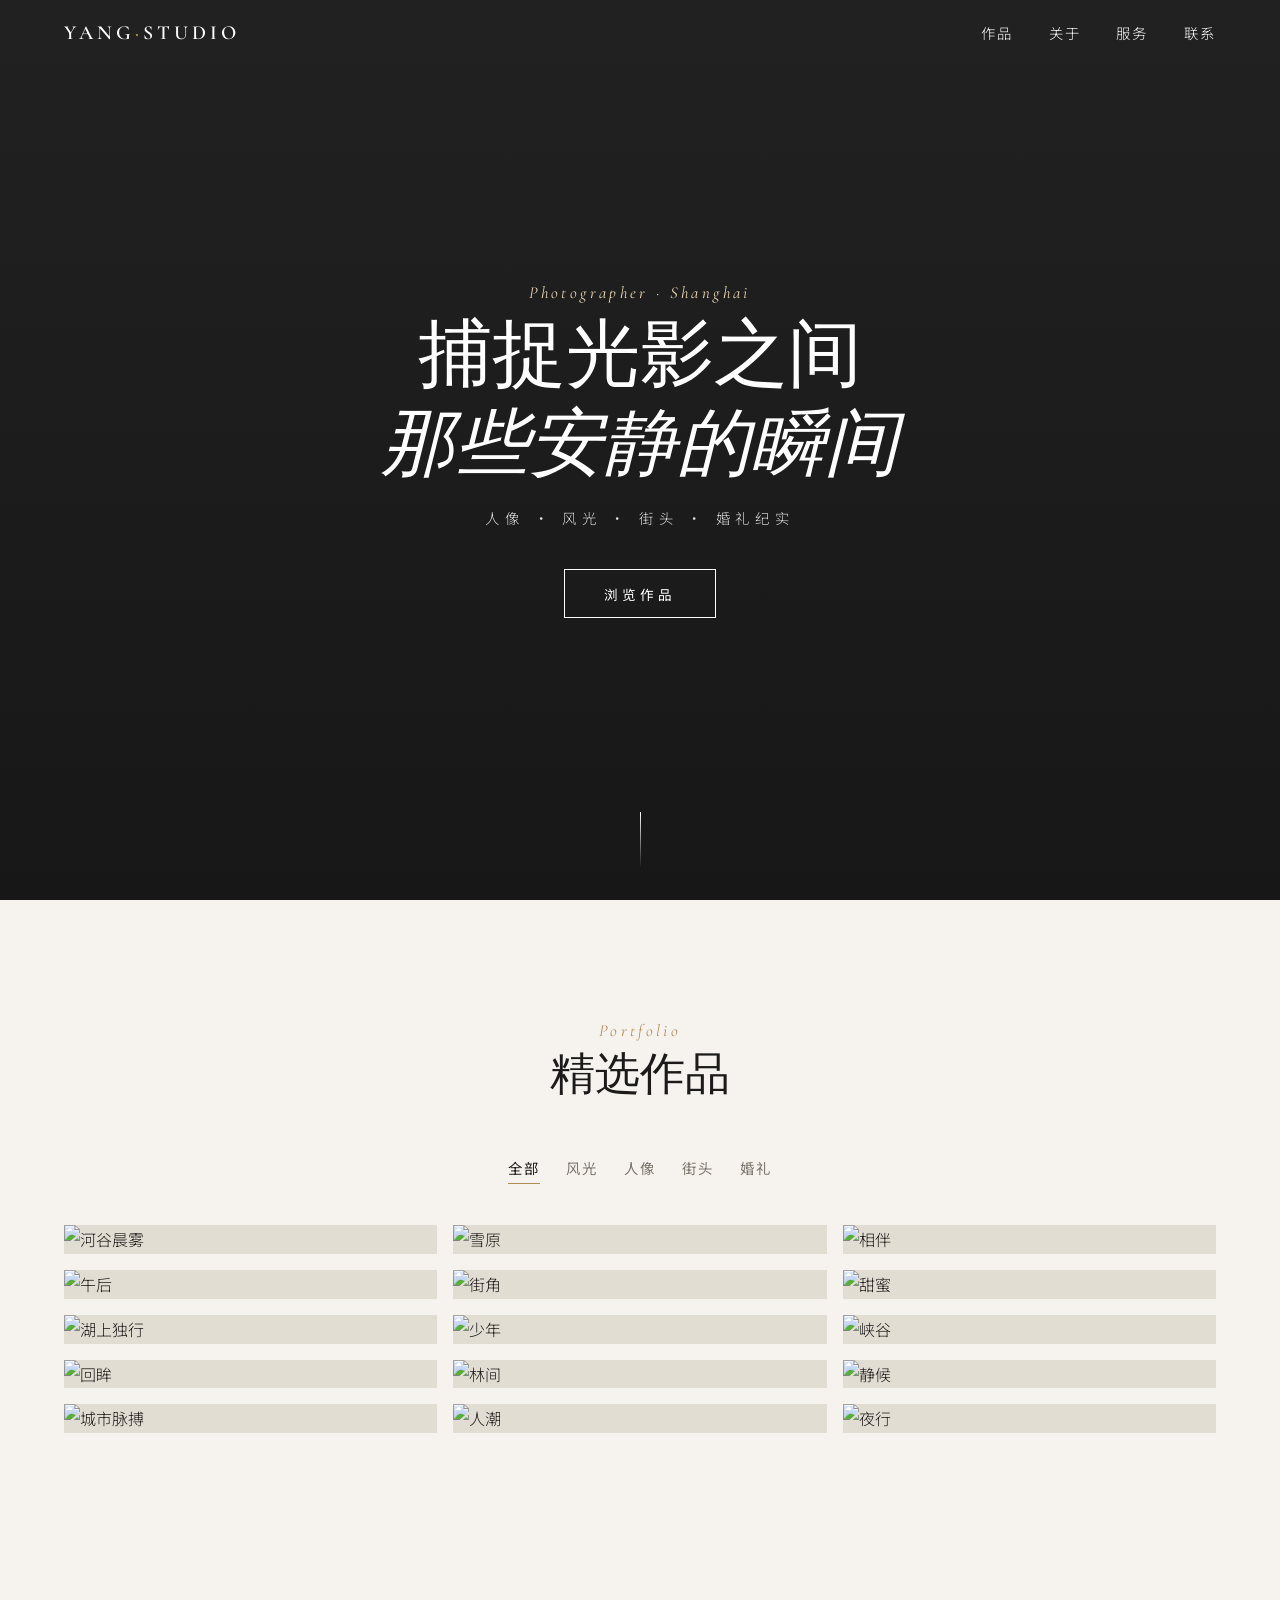
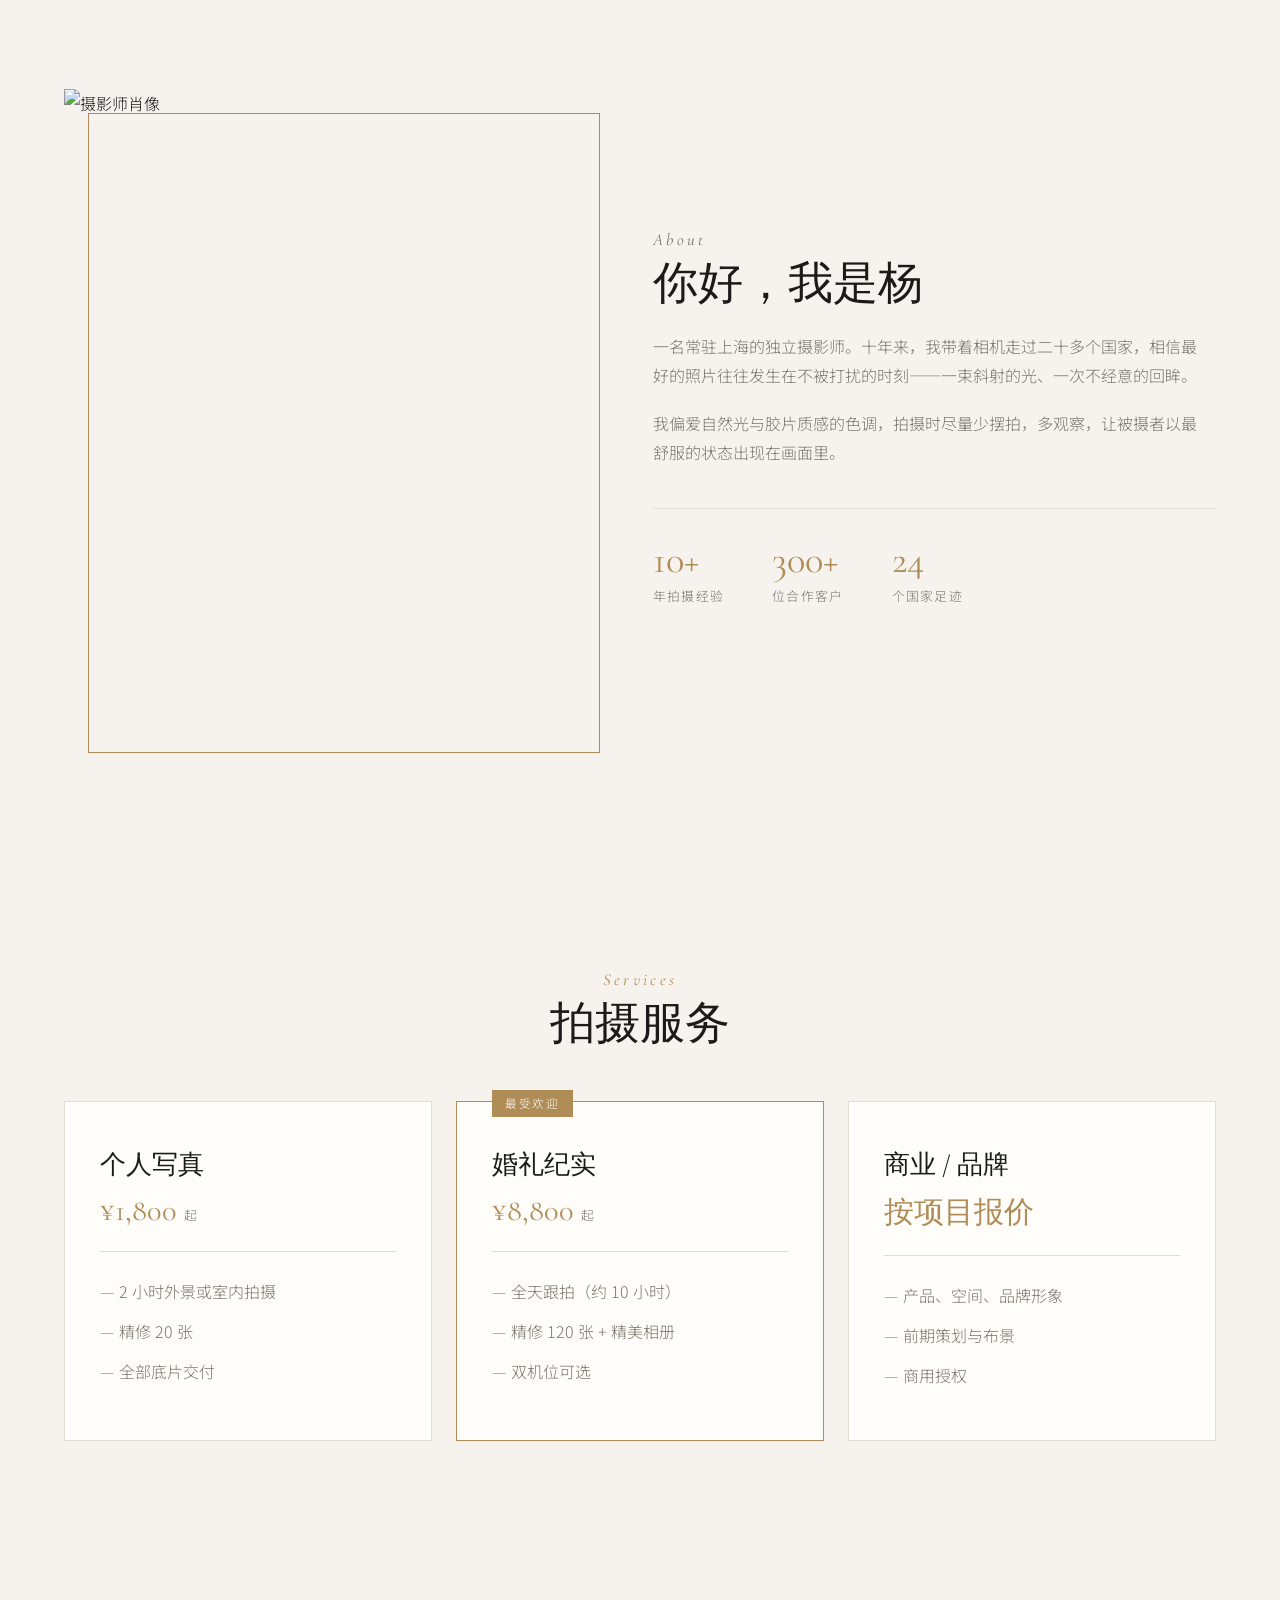
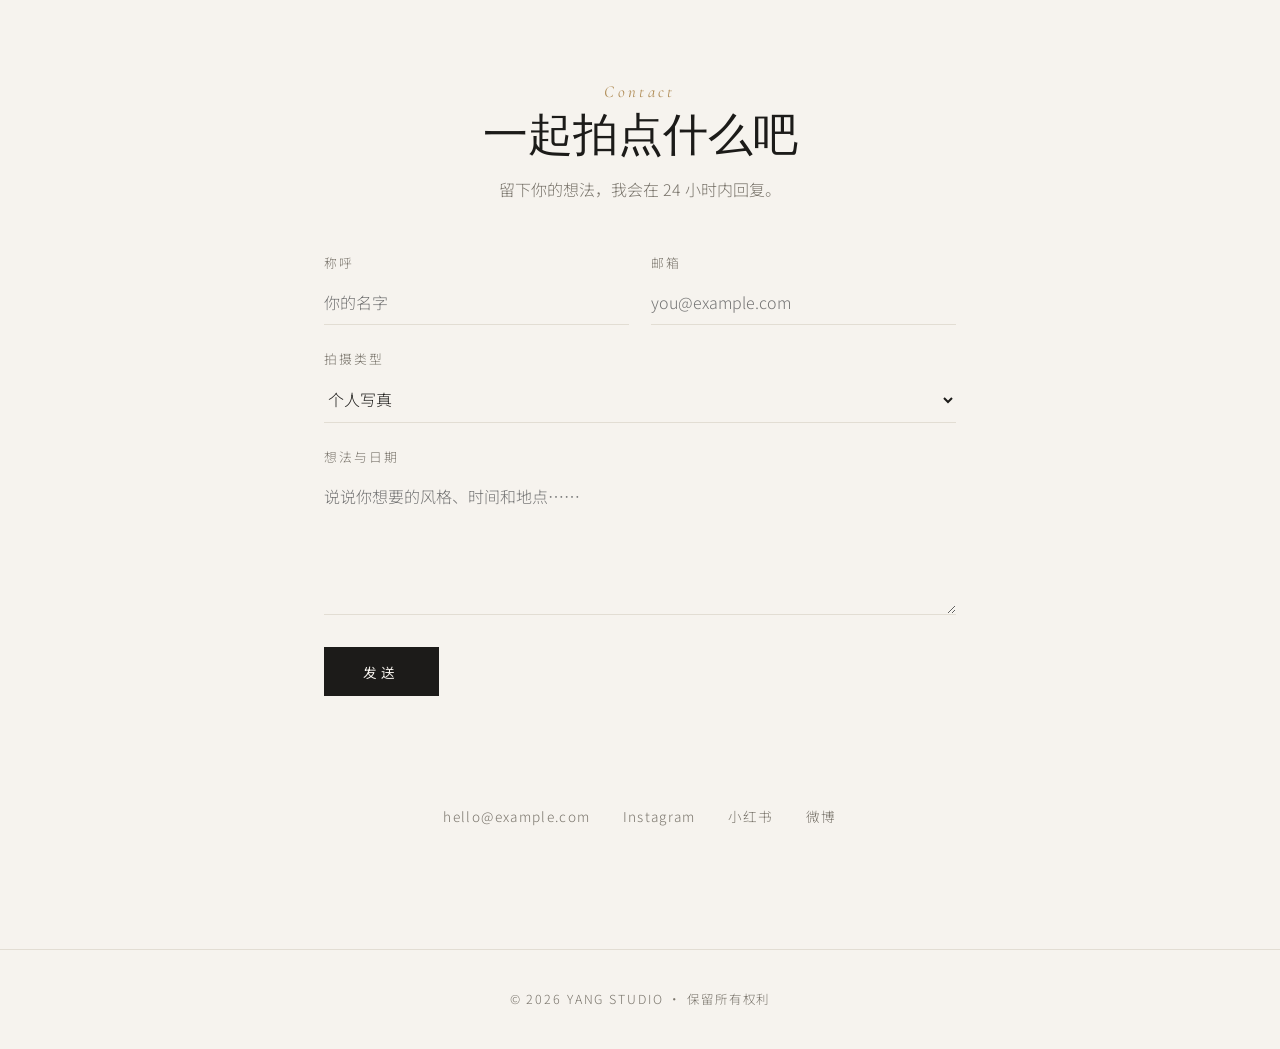
==== docs/photography/index.html @ a916387a "Add personal photographer portfolio site under docs/photography Static page with hero, filterable ma" ====
<!doctype html>
<html lang="zh-CN">
<head>
<meta charset="utf-8">
<meta name="viewport" content="width=device-width, initial-scale=1">
<title>光影之间 · 摄影作品集</title>
<meta name="description" content="个人摄影师作品集：人像、风光、街头与婚礼摄影。">
<link rel="preconnect" href="https://fonts.googleapis.com">
<link rel="preconnect" href="https://fonts.gstatic.com" crossorigin>
<link href="https://fonts.googleapis.com/css2?family=Cormorant+Garamond:ital,wght@0,400;0,600;1,400&family=Noto+Sans+SC:wght@300;400;500&display=swap" rel="stylesheet">
<link rel="stylesheet" href="style.css">
</head>
<body>

<header class="nav" id="nav">
  <a class="brand" href="#top">YANG<span>·</span>STUDIO</a>
  <button class="menu-btn" id="menuBtn" aria-label="打开菜单" aria-expanded="false">
    <span></span><span></span>
  </button>
  <nav class="links" id="links">
    <a href="#work">作品</a>
    <a href="#about">关于</a>
    <a href="#services">服务</a>
    <a href="#contact">联系</a>
  </nav>
</header>

<section class="hero" id="top">
  <div class="hero-bg" style="background-image:url('https://picsum.photos/id/1018/2000/1300')"></div>
  <div class="hero-inner">
    <p class="eyebrow">Photographer · Shanghai</p>
    <h1>捕捉光影之间<br><em>那些安静的瞬间</em></h1>
    <p class="lede">人像 · 风光 · 街头 · 婚礼纪实</p>
    <a class="btn" href="#work">浏览作品</a>
  </div>
  <a class="scroll-hint" href="#work" aria-label="向下滚动"></a>
</section>

<section class="section" id="work">
  <div class="section-head">
    <p class="eyebrow">Portfolio</p>
    <h2>精选作品</h2>
  </div>
  <div class="filters" id="filters" role="tablist"></div>
  <div class="gallery" id="gallery"></div>
</section>

<section class="section about" id="about">
  <div class="about-img">
    <img src="https://picsum.photos/id/64/800/1000" alt="摄影师肖像" loading="lazy">
  </div>
  <div class="about-text">
    <p class="eyebrow">About</p>
    <h2>你好，我是杨</h2>
    <p>一名常驻上海的独立摄影师。十年来，我带着相机走过二十多个国家，相信最好的照片往往发生在不被打扰的时刻——一束斜射的光、一次不经意的回眸。</p>
    <p>我偏爱自然光与胶片质感的色调，拍摄时尽量少摆拍，多观察，让被摄者以最舒服的状态出现在画面里。</p>
    <ul class="stats">
      <li><strong>10+</strong><span>年拍摄经验</span></li>
      <li><strong>300+</strong><span>位合作客户</span></li>
      <li><strong>24</strong><span>个国家足迹</span></li>
    </ul>
  </div>
</section>

<section class="section" id="services">
  <div class="section-head">
    <p class="eyebrow">Services</p>
    <h2>拍摄服务</h2>
  </div>
  <div class="cards">
    <article class="card">
      <h3>个人写真</h3>
      <p class="price">¥1,800 <small>起</small></p>
      <ul>
        <li>2 小时外景或室内拍摄</li>
        <li>精修 20 张</li>
        <li>全部底片交付</li>
      </ul>
    </article>
    <article class="card featured">
      <span class="tag">最受欢迎</span>
      <h3>婚礼纪实</h3>
      <p class="price">¥8,800 <small>起</small></p>
      <ul>
        <li>全天跟拍（约 10 小时）</li>
        <li>精修 120 张 + 精美相册</li>
        <li>双机位可选</li>
      </ul>
    </article>
    <article class="card">
      <h3>商业 / 品牌</h3>
      <p class="price">按项目报价</p>
      <ul>
        <li>产品、空间、品牌形象</li>
        <li>前期策划与布景</li>
        <li>商用授权</li>
      </ul>
    </article>
  </div>
</section>

<section class="section contact" id="contact">
  <div class="section-head">
    <p class="eyebrow">Contact</p>
    <h2>一起拍点什么吧</h2>
    <p class="sub">留下你的想法，我会在 24 小时内回复。</p>
  </div>
  <form class="form" id="contactForm">
    <div class="row">
      <label>称呼<input name="name" required placeholder="你的名字"></label>
      <label>邮箱<input name="email" type="email" required placeholder="you@example.com"></label>
    </div>
    <label>拍摄类型
      <select name="type">
        <option>个人写真</option>
        <option>婚礼纪实</option>
        <option>商业 / 品牌</option>
        <option>其他</option>
      </select>
    </label>
    <label>想法与日期<textarea name="message" rows="5" required placeholder="说说你想要的风格、时间和地点……"></textarea></label>
    <button class="btn solid" type="submit">发送</button>
    <p class="form-note" id="formNote" aria-live="polite"></p>
  </form>
  <div class="socials">
    <a href="mailto:hello@example.com">hello@example.com</a>
    <a href="#" aria-label="Instagram">Instagram</a>
    <a href="#" aria-label="小红书">小红书</a>
    <a href="#" aria-label="微博">微博</a>
  </div>
</section>

<footer class="footer">© <span id="year"></span> YANG STUDIO · 保留所有权利</footer>

<div class="lightbox" id="lightbox" aria-hidden="true">
  <button class="lb-close" id="lbClose" aria-label="关闭">×</button>
  <button class="lb-nav prev" id="lbPrev" aria-label="上一张">‹</button>
  <figure>
    <img id="lbImg" alt="">
    <figcaption id="lbCap"></figcaption>
  </figure>
  <button class="lb-nav next" id="lbNext" aria-label="下一张">›</button>
</div>

<script src="app.js"></script>
</body>
</html>
---- docs/photography/style.css ----
:root {
  --bg: #f6f3ee;
  --fg: #1c1b19;
  --muted: #7a756c;
  --line: #e2ddd3;
  --card: #fffdf9;
  --accent: #b08d57;
  --serif: "Cormorant Garamond", "Songti SC", serif;
  --sans: "Noto Sans SC", -apple-system, "PingFang SC", sans-serif;
}
@media (prefers-color-scheme: dark) {
  :root {
    --bg: #121211;
    --fg: #ece8e1;
    --muted: #9a958c;
    --line: #2a2926;
    --card: #1a1a18;
    --accent: #c9a771;
  }
}

* { box-sizing: border-box; margin: 0; padding: 0; }
html { scroll-behavior: smooth; }
body {
  background: var(--bg);
  color: var(--fg);
  font: 300 16px/1.8 var(--sans);
  -webkit-font-smoothing: antialiased;
}
img { display: block; max-width: 100%; }
a { color: inherit; text-decoration: none; }

/* Nav */
.nav {
  position: fixed; inset: 0 0 auto; z-index: 50;
  display: flex; align-items: center; justify-content: space-between;
  padding: 20px 5vw;
  color: #fff;
  transition: background .3s, color .3s, padding .3s;
}
.nav.solid {
  background: color-mix(in srgb, var(--bg) 92%, transparent);
  backdrop-filter: blur(10px);
  color: var(--fg);
  padding: 14px 5vw;
  border-bottom: 1px solid var(--line);
}
.brand { font: 600 1.25rem var(--serif); letter-spacing: .2em; }
.brand span { color: var(--accent); }
.links { display: flex; gap: 2.2rem; font-size: .9rem; letter-spacing: .15em; }
.links a { position: relative; }
.links a::after {
  content: ""; position: absolute; left: 0; bottom: -4px; height: 1px; width: 0;
  background: currentColor; transition: width .3s;
}
.links a:hover::after { width: 100%; }
.menu-btn { display: none; background: none; border: 0; width: 28px; height: 20px; position: relative; cursor: pointer; }
.menu-btn span { position: absolute; left: 0; right: 0; height: 1.5px; background: currentColor; transition: transform .3s, top .3s; }
.menu-btn span:first-child { top: 5px; }
.menu-btn span:last-child { top: 14px; }
.menu-btn[aria-expanded="true"] span:first-child { top: 9px; transform: rotate(45deg); }
.menu-btn[aria-expanded="true"] span:last-child { top: 9px; transform: rotate(-45deg); }

/* Hero */
.hero {
  position: relative; height: 100vh; min-height: 560px;
  display: grid; place-items: center; text-align: center;
  color: #fff; overflow: hidden;
}
.hero-bg {
  position: absolute; inset: 0;
  background: #333 center/cover no-repeat;
  transform: scale(1.08);
  animation: zoom 14s ease-out forwards;
}
.hero-bg::after { content: ""; position: absolute; inset: 0; background: linear-gradient(180deg, rgba(0,0,0,.35), rgba(0,0,0,.55)); }
@keyframes zoom { to { transform: scale(1); } }
.hero-inner { position: relative; padding: 0 16px; animation: rise 1.2s .2s both; }
@keyframes rise { from { opacity: 0; transform: translateY(24px); } }
.hero h1 { font: 400 clamp(2.2rem, 6vw, 4.6rem)/1.2 var(--serif); margin: .6rem 0 1rem; }
.hero h1 em { font-style: italic; }
.lede { letter-spacing: .4em; font-size: .9rem; opacity: .85; margin-bottom: 2.4rem; }
.scroll-hint {
  position: absolute; bottom: 32px; left: 50%; width: 1px; height: 56px;
  background: linear-gradient(#fff, transparent);
  animation: pulse 2s infinite;
}
@keyframes pulse { 50% { opacity: .3; } }

.eyebrow { font: italic 400 1.05rem var(--serif); letter-spacing: .2em; color: var(--accent); }
.hero .eyebrow { color: #e9d7b6; }

.btn {
  display: inline-block; padding: .85rem 2.4rem;
  border: 1px solid currentColor; font: 400 .85rem var(--sans); letter-spacing: .3em;
  background: none; color: inherit; cursor: pointer;
  transition: background .3s, color .3s;
}
.btn:hover { background: #fff; color: #111; }
.btn.solid { background: var(--fg); color: var(--bg); border-color: var(--fg); }
.btn.solid:hover { background: var(--accent); border-color: var(--accent); color: #fff; }

/* Sections */
.section { padding: 120px 5vw; max-width: 1400px; margin: 0 auto; }
.section-head { text-align: center; margin-bottom: 3rem; }
.section h2 { font: 400 clamp(1.8rem, 4vw, 2.8rem)/1.3 var(--serif); margin-top: .3rem; }
.sub { color: var(--muted); margin-top: .6rem; }

/* Filters + gallery */
.filters { display: flex; justify-content: center; flex-wrap: wrap; gap: .4rem 1.6rem; margin-bottom: 2.6rem; }
.filters button {
  background: none; border: 0; color: var(--muted); cursor: pointer;
  font: 400 .9rem var(--sans); letter-spacing: .15em; padding: .3rem 0;
  border-bottom: 1px solid transparent; transition: color .2s, border-color .2s;
}
.filters button:hover { color: var(--fg); }
.filters button[aria-selected="true"] { color: var(--fg); border-color: var(--accent); }

.gallery { columns: 3 320px; column-gap: 16px; }
.item {
  break-inside: avoid; margin-bottom: 16px; position: relative; overflow: hidden;
  cursor: zoom-in; background: var(--line);
  opacity: 0; transform: translateY(20px); transition: opacity .7s, transform .7s;
}
.item.in { opacity: 1; transform: none; }
.item img { width: 100%; height: auto; transition: transform .8s cubic-bezier(.2,.7,.2,1), filter .5s; }
.item:hover img { transform: scale(1.04); }
.item figcaption {
  position: absolute; inset: auto 0 0; padding: 2.4rem 1.2rem 1rem;
  background: linear-gradient(transparent, rgba(0,0,0,.6)); color: #fff;
  display: flex; justify-content: space-between; align-items: end;
  opacity: 0; transition: opacity .4s;
}
.item:hover figcaption, .item:focus-visible figcaption { opacity: 1; }
.item figcaption b { font: 400 1.2rem var(--serif); }
.item figcaption span { font-size: .75rem; letter-spacing: .2em; opacity: .8; }

/* About */
.about { display: grid; grid-template-columns: 1fr 1.1fr; gap: 6vw; align-items: center; }
.about-img { position: relative; }
.about-img::before { content: ""; position: absolute; inset: 24px -24px -24px 24px; border: 1px solid var(--accent); }
.about-img img { position: relative; width: 100%; aspect-ratio: 4/5; object-fit: cover; }
.about-text p { color: var(--muted); margin-top: 1.2rem; max-width: 34em; }
.about-text h2 { margin-bottom: .4rem; }
.stats { list-style: none; display: flex; gap: 3rem; margin-top: 2.6rem; padding-top: 2rem; border-top: 1px solid var(--line); }
.stats strong { display: block; font: 400 2.4rem/1 var(--serif); color: var(--accent); }
.stats span { font-size: .8rem; color: var(--muted); letter-spacing: .1em; }

/* Services */
.cards { display: grid; grid-template-columns: repeat(3, 1fr); gap: 24px; }
.card {
  position: relative; background: var(--card); border: 1px solid var(--line);
  padding: 2.8rem 2.2rem; transition: transform .3s, box-shadow .3s;
}
.card:hover { transform: translateY(-6px); box-shadow: 0 20px 40px -20px rgba(0,0,0,.25); }
.card.featured { border-color: var(--accent); }
.card .tag {
  position: absolute; top: -12px; left: 2.2rem; background: var(--accent); color: #fff;
  font-size: .72rem; letter-spacing: .15em; padding: .2rem .8rem;
}
.card h3 { font: 400 1.6rem var(--serif); }
.price { font: 400 1.9rem var(--serif); color: var(--accent); margin: .6rem 0 1.4rem; }
.price small { font: 300 .8rem var(--sans); color: var(--muted); }
.card ul { list-style: none; border-top: 1px solid var(--line); padding-top: 1.2rem; }
.card li { color: var(--muted); padding: .35rem 0 .35rem 1.2rem; position: relative; }
.card li::before { content: "—"; position: absolute; left: 0; color: var(--accent); }

/* Contact */
.contact { max-width: 760px; }
.form { display: grid; gap: 1.4rem; }
.form .row { display: grid; grid-template-columns: 1fr 1fr; gap: 1.4rem; }
.form label { display: grid; gap: .4rem; font-size: .8rem; letter-spacing: .15em; color: var(--muted); }
.form input, .form select, .form textarea {
  font: 300 1rem var(--sans); color: var(--fg); background: transparent;
  border: 0; border-bottom: 1px solid var(--line); padding: .6rem 0; outline: none;
  transition: border-color .2s; border-radius: 0;
}
.form select option { color: #111; }
.form input:focus, .form select:focus, .form textarea:focus { border-color: var(--accent); }
.form textarea { resize: vertical; }
.form .btn { justify-self: start; margin-top: .6rem; }
.form-note { color: var(--accent); font-size: .9rem; min-height: 1.5em; }
.socials { display: flex; flex-wrap: wrap; justify-content: center; gap: .6rem 2rem; margin-top: 4rem; font-size: .85rem; letter-spacing: .1em; color: var(--muted); }
.socials a:hover { color: var(--accent); }

.footer { text-align: center; padding: 2.4rem 16px; font-size: .78rem; letter-spacing: .15em; color: var(--muted); border-top: 1px solid var(--line); }

/* Lightbox */
.lightbox {
  position: fixed; inset: 0; z-index: 100; background: rgba(10,10,10,.95);
  display: flex; align-items: center; justify-content: center;
  opacity: 0; pointer-events: none; transition: opacity .3s;
}
.lightbox.open { opacity: 1; pointer-events: auto; }
.lightbox figure { max-width: 88vw; max-height: 86vh; text-align: center; }
.lightbox img { max-width: 88vw; max-height: 80vh; object-fit: contain; margin: 0 auto; }
.lightbox figcaption { color: #bbb; margin-top: 1rem; font: italic 1.1rem var(--serif); letter-spacing: .1em; }
.lightbox button { position: absolute; background: none; border: 0; color: #fff; cursor: pointer; opacity: .7; transition: opacity .2s; font-family: var(--serif); }
.lightbox button:hover { opacity: 1; }
.lb-close { top: 16px; right: 24px; font-size: 2.6rem; }
.lb-nav { top: 50%; transform: translateY(-50%); font-size: 3.6rem; padding: 1rem; }
.lb-nav.prev { left: 1vw; }
.lb-nav.next { right: 1vw; }

/* Responsive */
@media (max-width: 860px) {
  .menu-btn { display: block; z-index: 2; }
  .links {
    position: fixed; inset: 0; flex-direction: column; align-items: center; justify-content: center;
    gap: 2.4rem; font-size: 1.2rem; background: var(--bg); color: var(--fg);
    opacity: 0; pointer-events: none; transition: opacity .3s;
  }
  .nav.menu-open { color: var(--fg); }
  .links.open { opacity: 1; pointer-events: auto; }
  .section { padding: 80px 16px; }
  .about { grid-template-columns: 1fr; }
  .about-img { margin-right: 24px; }
  .stats { gap: 1.6rem; }
  .cards { grid-template-columns: 1fr; }
  .form .row { grid-template-columns: 1fr; }
  .gallery { columns: 2 160px; column-gap: 10px; }
  .item { margin-bottom: 10px; }
  .lb-nav { font-size: 2.4rem; padding: .4rem; }
}

@media (prefers-reduced-motion: reduce) {
  *, *::before, *::after { animation: none !important; transition: none !important; }
  .item { opacity: 1; transform: none; }
}
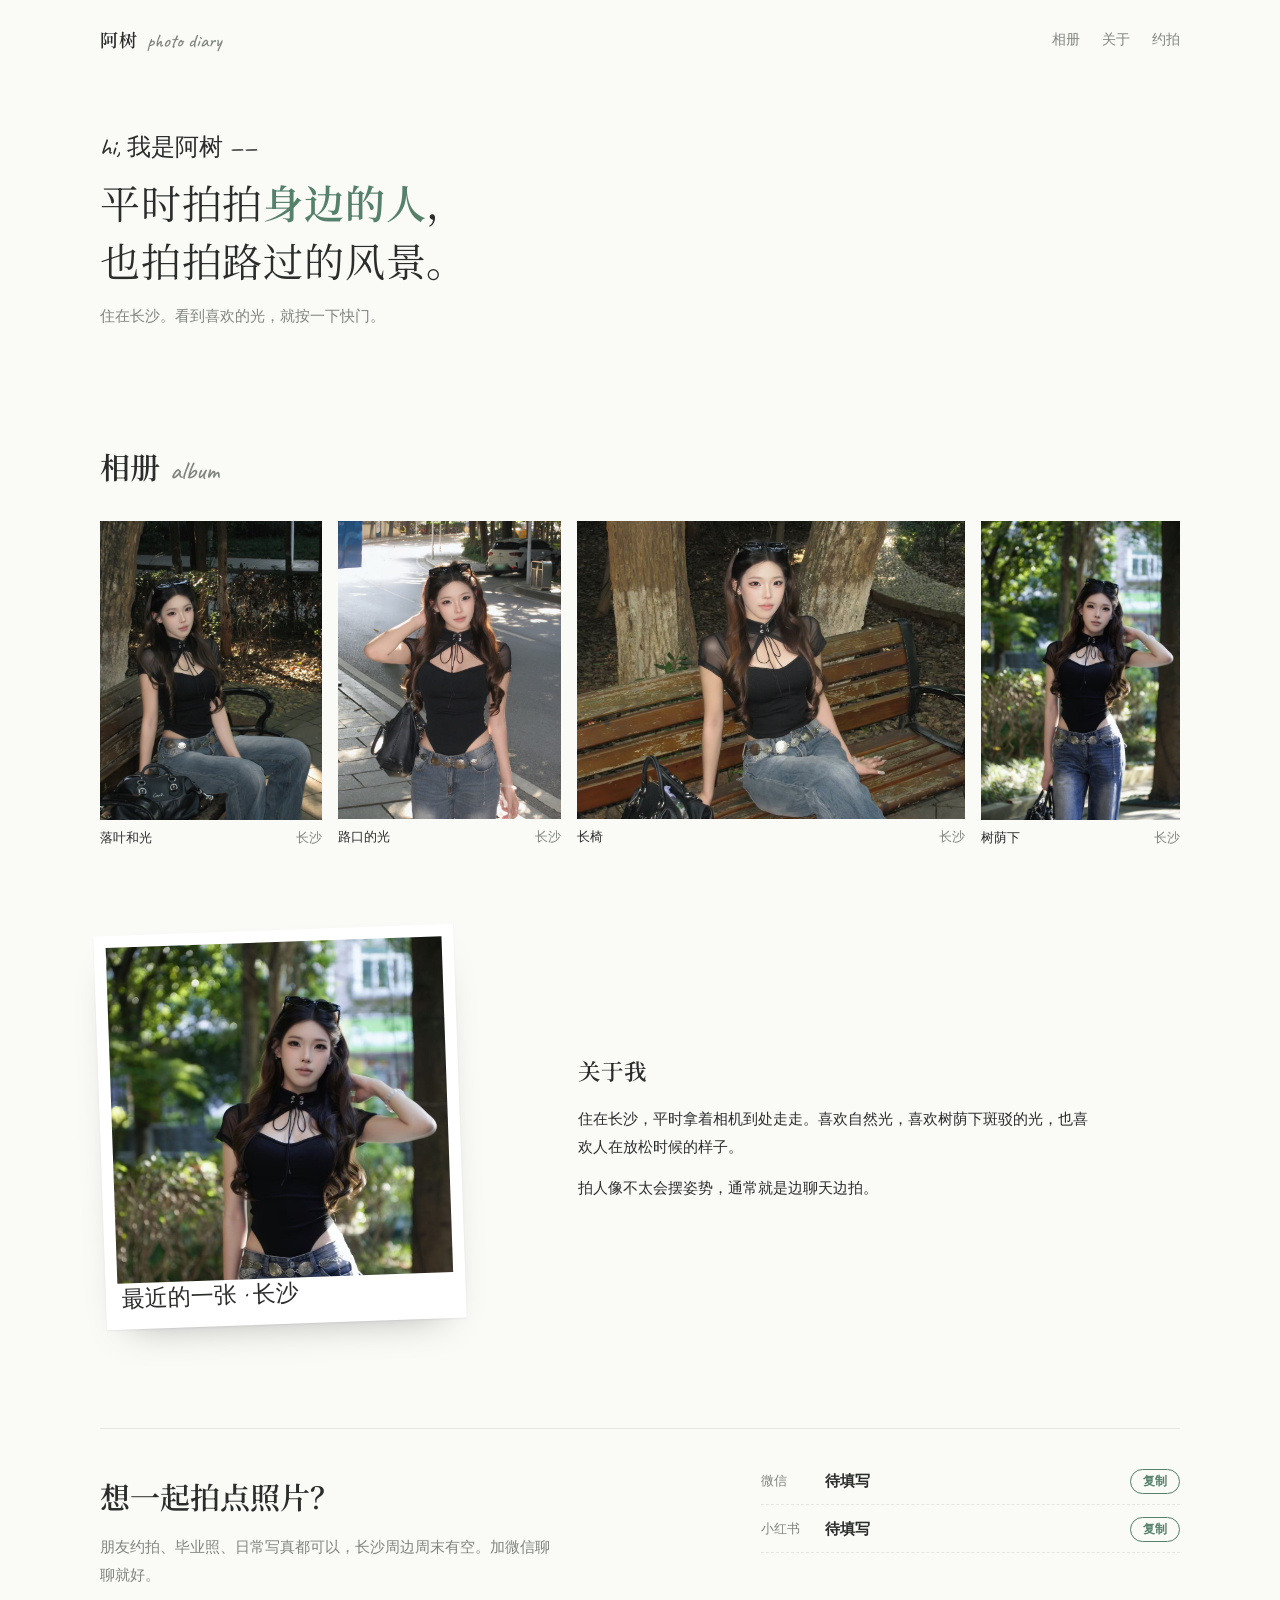
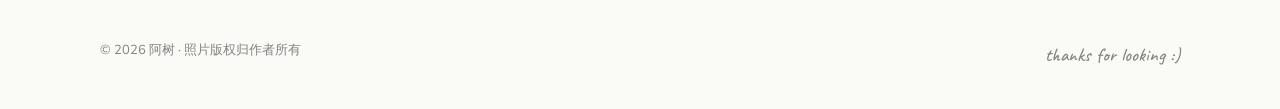
==== commit 4ea3605e: "Redesign photography site as a photo diary with real photos The page now reads photos from photos.js" ====
--- a/docs/photography/index.html
+++ b/docs/photography/index.html
@@ -2,144 +2,85 @@
 <html lang="zh-CN">
 <head>
 <meta charset="utf-8">
-<meta name="viewport" content="width=device-width, initial-scale=1">
-<title>光影之间 · 摄影作品集</title>
-<meta name="description" content="个人摄影师作品集：人像、风光、街头与婚礼摄影。">
+<meta name="viewport" content="width=device-width, initial-scale=1, viewport-fit=cover">
+<title>阿树的相册</title>
+<meta name="description" content="住在长沙，平时拍拍身边的人，也拍拍路过的风景。">
 <link rel="preconnect" href="https://fonts.googleapis.com">
 <link rel="preconnect" href="https://fonts.gstatic.com" crossorigin>
-<link href="https://fonts.googleapis.com/css2?family=Cormorant+Garamond:ital,wght@0,400;0,600;1,400&family=Noto+Sans+SC:wght@300;400;500&display=swap" rel="stylesheet">
+<link href="https://fonts.googleapis.com/css2?family=Noto+Serif+SC:wght@400;600&family=Nunito+Sans:opsz,wght@6..12,400;6..12,600&family=Caveat:wght@500&family=Share+Tech+Mono&display=swap" rel="stylesheet">
 <link rel="stylesheet" href="style.css">
 </head>
 <body>
+<div class="wrap">
+  <header>
+    <!-- 名字：改这里和 <title> -->
+    <a class="logo" href="#top" id="top">阿树 <small>photo diary</small></a>
+    <nav aria-label="页面导航">
+      <a href="#album">相册</a>
+      <a href="#about">关于</a>
+      <a href="#contact">约拍</a>
+    </nav>
+  </header>
 
-<header class="nav" id="nav">
-  <a class="brand" href="#top">YANG<span>·</span>STUDIO</a>
-  <button class="menu-btn" id="menuBtn" aria-label="打开菜单" aria-expanded="false">
-    <span></span><span></span>
-  </button>
-  <nav class="links" id="links">
-    <a href="#work">作品</a>
-    <a href="#about">关于</a>
-    <a href="#services">服务</a>
-    <a href="#contact">联系</a>
-  </nav>
-</header>
+  <section class="intro">
+    <span class="hand">hi, 我是阿树 ——</span>
+    <h1>平时拍拍<b>身边的人</b>，<br>也拍拍路过的风景。</h1>
+    <p>住在长沙。看到喜欢的光，就按一下快门。</p>
+  </section>
 
-<section class="hero" id="top">
-  <div class="hero-bg" style="background-image:url('https://picsum.photos/id/1018/2000/1300')"></div>
-  <div class="hero-inner">
-    <p class="eyebrow">Photographer · Shanghai</p>
-    <h1>捕捉光影之间<br><em>那些安静的瞬间</em></h1>
-    <p class="lede">人像 · 风光 · 街头 · 婚礼纪实</p>
-    <a class="btn" href="#work">浏览作品</a>
+  <section id="recent" hidden>
+    <div class="label"><h2>最近拍的</h2><span class="hand muted">往右滑 →</span></div>
+    <div class="strip" id="strip"></div>
+  </section>
+
+  <section class="sec" id="album">
+    <div class="sec-head">
+      <h2>相册<span class="hand">album</span></h2>
+      <div class="tabs" id="tabs" aria-label="按组筛选"></div>
+    </div>
+    <div class="album" id="albumGrid"><p class="muted">照片加载中…</p></div>
+  </section>
+
+  <section class="sec" id="about">
+    <div class="about">
+      <figure class="polaroid">
+        <img src="photos/001.jpg" alt="阿树拍的照片" loading="lazy">
+        <span class="hand">最近的一张 · 长沙</span>
+      </figure>
+      <div class="about-text">
+        <h2>关于我</h2>
+        <p>住在长沙，平时拿着相机到处走走。喜欢自然光，喜欢树荫下斑驳的光，也喜欢人在放松时候的样子。</p>
+        <p>拍人像不太会摆姿势，通常就是边聊天边拍。</p>
+      </div>
+    </div>
+  </section>
+
+  <section class="contact" id="contact">
+    <div>
+      <h2>想一起拍点照片？</h2>
+      <p>朋友约拍、毕业照、日常写真都可以，长沙周边周末有空。加微信聊聊就好。</p>
+    </div>
+    <!-- 联系方式：把“待填写”换成真实的账号；不想公开的那一行整行删掉 -->
+    <div class="ids">
+      <div class="id"><span>微信</span><code id="wx">待填写</code><button type="button" data-copy="wx">复制</button></div>
+      <div class="id"><span>小红书</span><code id="xhs">待填写</code><button type="button" data-copy="xhs">复制</button></div>
+    </div>
+  </section>
+
+  <footer><span>© <span id="year">2026</span> 阿树 · 照片版权归作者所有</span><span class="hand">thanks for looking :)</span></footer>
+</div>
+
+<div class="lb" id="lb" hidden role="dialog" aria-modal="true" aria-label="查看照片">
+  <div class="lb-bar">
+    <span id="lbCount"></span>
+    <div>
+      <button type="button" id="lbPrev" aria-label="上一张">←</button>
+      <button type="button" id="lbNext" aria-label="下一张">→</button>
+      <button type="button" id="lbClose">关闭</button>
+    </div>
   </div>
-  <a class="scroll-hint" href="#work" aria-label="向下滚动"></a>
-</section>
-
-<section class="section" id="work">
-  <div class="section-head">
-    <p class="eyebrow">Portfolio</p>
-    <h2>精选作品</h2>
-  </div>
-  <div class="filters" id="filters" role="tablist"></div>
-  <div class="gallery" id="gallery"></div>
-</section>
-
-<section class="section about" id="about">
-  <div class="about-img">
-    <img src="https://picsum.photos/id/64/800/1000" alt="摄影师肖像" loading="lazy">
-  </div>
-  <div class="about-text">
-    <p class="eyebrow">About</p>
-    <h2>你好，我是杨</h2>
-    <p>一名常驻上海的独立摄影师。十年来，我带着相机走过二十多个国家，相信最好的照片往往发生在不被打扰的时刻——一束斜射的光、一次不经意的回眸。</p>
-    <p>我偏爱自然光与胶片质感的色调，拍摄时尽量少摆拍，多观察，让被摄者以最舒服的状态出现在画面里。</p>
-    <ul class="stats">
-      <li><strong>10+</strong><span>年拍摄经验</span></li>
-      <li><strong>300+</strong><span>位合作客户</span></li>
-      <li><strong>24</strong><span>个国家足迹</span></li>
-    </ul>
-  </div>
-</section>
-
-<section class="section" id="services">
-  <div class="section-head">
-    <p class="eyebrow">Services</p>
-    <h2>拍摄服务</h2>
-  </div>
-  <div class="cards">
-    <article class="card">
-      <h3>个人写真</h3>
-      <p class="price">¥1,800 <small>起</small></p>
-      <ul>
-        <li>2 小时外景或室内拍摄</li>
-        <li>精修 20 张</li>
-        <li>全部底片交付</li>
-      </ul>
-    </article>
-    <article class="card featured">
-      <span class="tag">最受欢迎</span>
-      <h3>婚礼纪实</h3>
-      <p class="price">¥8,800 <small>起</small></p>
-      <ul>
-        <li>全天跟拍（约 10 小时）</li>
-        <li>精修 120 张 + 精美相册</li>
-        <li>双机位可选</li>
-      </ul>
-    </article>
-    <article class="card">
-      <h3>商业 / 品牌</h3>
-      <p class="price">按项目报价</p>
-      <ul>
-        <li>产品、空间、品牌形象</li>
-        <li>前期策划与布景</li>
-        <li>商用授权</li>
-      </ul>
-    </article>
-  </div>
-</section>
-
-<section class="section contact" id="contact">
-  <div class="section-head">
-    <p class="eyebrow">Contact</p>
-    <h2>一起拍点什么吧</h2>
-    <p class="sub">留下你的想法，我会在 24 小时内回复。</p>
-  </div>
-  <form class="form" id="contactForm">
-    <div class="row">
-      <label>称呼<input name="name" required placeholder="你的名字"></label>
-      <label>邮箱<input name="email" type="email" required placeholder="you@example.com"></label>
-    </div>
-    <label>拍摄类型
-      <select name="type">
-        <option>个人写真</option>
-        <option>婚礼纪实</option>
-        <option>商业 / 品牌</option>
-        <option>其他</option>
-      </select>
-    </label>
-    <label>想法与日期<textarea name="message" rows="5" required placeholder="说说你想要的风格、时间和地点……"></textarea></label>
-    <button class="btn solid" type="submit">发送</button>
-    <p class="form-note" id="formNote" aria-live="polite"></p>
-  </form>
-  <div class="socials">
-    <a href="mailto:hello@example.com">hello@example.com</a>
-    <a href="#" aria-label="Instagram">Instagram</a>
-    <a href="#" aria-label="小红书">小红书</a>
-    <a href="#" aria-label="微博">微博</a>
-  </div>
-</section>
-
-<footer class="footer">© <span id="year"></span> YANG STUDIO · 保留所有权利</footer>
-
-<div class="lightbox" id="lightbox" aria-hidden="true">
-  <button class="lb-close" id="lbClose" aria-label="关闭">×</button>
-  <button class="lb-nav prev" id="lbPrev" aria-label="上一张">‹</button>
-  <figure>
-    <img id="lbImg" alt="">
-    <figcaption id="lbCap"></figcaption>
-  </figure>
-  <button class="lb-nav next" id="lbNext" aria-label="下一张">›</button>
+  <div class="lb-stage"><div class="ph"><img id="lbImg" alt=""><span class="stamp" id="lbStamp"></span></div></div>
+  <div class="lb-cap"><span class="hand" id="lbTitle"></span><span class="muted" id="lbMeta"></span></div>
 </div>
 
 <script src="app.js"></script>
--- a/docs/photography/style.css
+++ b/docs/photography/style.css
@@ -1,229 +1,140 @@
+/* A quiet photo diary: lots of white, small type, the photos do the talking. */
 :root {
-  --bg: #f6f3ee;
-  --fg: #1c1b19;
-  --muted: #7a756c;
-  --line: #e2ddd3;
-  --card: #fffdf9;
-  --accent: #b08d57;
-  --serif: "Cormorant Garamond", "Songti SC", serif;
-  --sans: "Noto Sans SC", -apple-system, "PingFang SC", sans-serif;
+  --paper: #fafaf7;
+  --ink: #2b2d2b;
+  --muted: #80857f;
+  --line: #e6e7e2;
+  --card: #ffffff;
+  --stamp: #ff7b22;
+  --leaf: #55806a;
+  --serif: "Noto Serif SC", "Songti SC", "STSong", serif;
+  --body: "Nunito Sans", "PingFang SC", "Hiragino Sans GB", "Microsoft YaHei", system-ui, sans-serif;
+  --hand: "Caveat", "Kaiti SC", "STKaiti", cursive;
+  --digit: "Share Tech Mono", ui-monospace, Menlo, monospace;
 }
 @media (prefers-color-scheme: dark) {
   :root {
-    --bg: #121211;
-    --fg: #ece8e1;
-    --muted: #9a958c;
-    --line: #2a2926;
-    --card: #1a1a18;
-    --accent: #c9a771;
+    --paper: #161816; --ink: #e7e9e4; --muted: #959b95; --line: #2b2f2c; --card: #1e211f; --stamp: #ff8a3a; --leaf: #8cc0a2;
+    color-scheme: dark;
   }
 }
 
-* { box-sizing: border-box; margin: 0; padding: 0; }
-html { scroll-behavior: smooth; }
-body {
-  background: var(--bg);
-  color: var(--fg);
-  font: 300 16px/1.8 var(--sans);
-  -webkit-font-smoothing: antialiased;
+* { box-sizing: border-box; }
+[hidden] { display: none !important; }
+body { margin: 0; background: var(--paper); color: var(--ink); font: 400 15px/1.85 var(--body); -webkit-font-smoothing: antialiased; }
+img { display: block; max-width: 100%; }
+a { color: inherit; }
+h1, h2, h3 { text-wrap: balance; margin: 0; font-family: var(--serif); font-weight: 600; }
+:focus-visible { outline: 2px solid var(--leaf); outline-offset: 3px; }
+.wrap {
+  max-width: 1160px; margin: 0 auto;
+  padding-left: max(16px, env(safe-area-inset-left, 0px));
+  padding-right: max(16px, env(safe-area-inset-right, 0px));
 }
-img { display: block; max-width: 100%; }
-a { color: inherit; text-decoration: none; }
+@media (min-width: 900px) { .wrap { padding-left: max(40px, env(safe-area-inset-left, 0px)); padding-right: max(40px, env(safe-area-inset-right, 0px)); } }
+.hand { font-family: var(--hand); font-weight: 500; }
+.muted { color: var(--muted); }
 
-/* Nav */
-.nav {
-  position: fixed; inset: 0 0 auto; z-index: 50;
-  display: flex; align-items: center; justify-content: space-between;
-  padding: 20px 5vw;
-  color: #fff;
-  transition: background .3s, color .3s, padding .3s;
+/* Header */
+header { display: flex; justify-content: space-between; align-items: center; gap: 16px; padding-block: 26px; }
+.logo { font: 600 18px var(--serif); text-decoration: none; display: flex; align-items: baseline; gap: 8px; letter-spacing: .08em; }
+.logo small { font: 500 19px var(--hand); color: var(--muted); letter-spacing: 0; }
+header nav { display: flex; gap: 22px; font-size: 14px; }
+header nav a { text-decoration: none; color: var(--muted); white-space: nowrap; }
+header nav a:hover { color: var(--ink); }
+
+/* Intro */
+.intro { padding-block: 56px 36px; display: grid; gap: 14px; max-width: 36em; }
+.intro h1 { font-size: clamp(26px, 3.8vw, 40px); line-height: 1.45; font-weight: 400; letter-spacing: .02em; }
+.intro h1 b { font-weight: 600; color: var(--leaf); }
+.intro p { margin: 0; color: var(--muted); }
+.intro .hand { font-size: 24px; line-height: 1; }
+
+/* Date stamp, like a point-and-shoot film camera */
+.ph { position: relative; overflow: hidden; background: var(--line); }
+.stamp {
+  position: absolute; right: 10px; bottom: 8px;
+  font: 400 14px/1 var(--digit); color: var(--stamp); letter-spacing: .06em;
+  text-shadow: 0 0 6px rgba(255, 123, 34, .7);
+  pointer-events: none;
 }
-.nav.solid {
-  background: color-mix(in srgb, var(--bg) 92%, transparent);
-  backdrop-filter: blur(10px);
-  color: var(--fg);
-  padding: 14px 5vw;
-  border-bottom: 1px solid var(--line);
+.stamp:empty { display: none; }
+
+/* Recent strip (shown once there are enough photos) */
+.label { display: flex; justify-content: space-between; align-items: baseline; gap: 12px; }
+.label h2 { font: 600 13px var(--body); letter-spacing: .14em; color: var(--muted); }
+.label .hand { font-size: 19px; }
+.strip { display: flex; gap: 14px; overflow-x: auto; padding-block: 10px 18px; scroll-snap-type: x mandatory; scrollbar-width: thin; }
+.strip figure { margin: 0; flex: 0 0 auto; width: clamp(160px, 22vw, 240px); scroll-snap-align: start; cursor: zoom-in; }
+.strip img { width: 100%; height: auto; aspect-ratio: 4/5; object-fit: cover; transition: transform .6s; }
+.strip figure:hover img { transform: scale(1.04); }
+.strip figcaption { font-size: 13px; color: var(--muted); padding-top: 6px; display: flex; justify-content: space-between; gap: 8px; }
+
+/* Album: justified rows that keep each photo's own shape */
+.sec { padding-block: 72px 8px; }
+.sec-head { display: flex; justify-content: space-between; align-items: end; gap: 16px; flex-wrap: wrap; margin-bottom: 26px; }
+.sec-head h2 { font-size: clamp(22px, 2.8vw, 30px); }
+.sec-head h2 .hand { font-size: .85em; color: var(--muted); margin-left: 10px; }
+.tabs { display: flex; gap: 20px; flex-wrap: wrap; }
+.tabs button {
+  font: 400 14px var(--body); color: var(--muted); background: none; border: 0; border-bottom: 1px solid transparent;
+  padding: 4px 0; cursor: pointer; transition: color .2s, border-color .2s;
 }
-.brand { font: 600 1.25rem var(--serif); letter-spacing: .2em; }
-.brand span { color: var(--accent); }
-.links { display: flex; gap: 2.2rem; font-size: .9rem; letter-spacing: .15em; }
-.links a { position: relative; }
-.links a::after {
-  content: ""; position: absolute; left: 0; bottom: -4px; height: 1px; width: 0;
-  background: currentColor; transition: width .3s;
-}
-.links a:hover::after { width: 100%; }
-.menu-btn { display: none; background: none; border: 0; width: 28px; height: 20px; position: relative; cursor: pointer; }
-.menu-btn span { position: absolute; left: 0; right: 0; height: 1.5px; background: currentColor; transition: transform .3s, top .3s; }
-.menu-btn span:first-child { top: 5px; }
-.menu-btn span:last-child { top: 14px; }
-.menu-btn[aria-expanded="true"] span:first-child { top: 9px; transform: rotate(45deg); }
-.menu-btn[aria-expanded="true"] span:last-child { top: 9px; transform: rotate(-45deg); }
+.tabs button:hover { color: var(--ink); }
+.tabs button[aria-pressed="true"] { color: var(--ink); border-color: var(--ink); }
+.tabs button .n { margin-left: 4px; font-size: 12px; font-variant-numeric: tabular-nums; }
 
-/* Hero */
-.hero {
-  position: relative; height: 100vh; min-height: 560px;
-  display: grid; place-items: center; text-align: center;
-  color: #fff; overflow: hidden;
-}
-.hero-bg {
-  position: absolute; inset: 0;
-  background: #333 center/cover no-repeat;
-  transform: scale(1.08);
-  animation: zoom 14s ease-out forwards;
-}
-.hero-bg::after { content: ""; position: absolute; inset: 0; background: linear-gradient(180deg, rgba(0,0,0,.35), rgba(0,0,0,.55)); }
-@keyframes zoom { to { transform: scale(1); } }
-.hero-inner { position: relative; padding: 0 16px; animation: rise 1.2s .2s both; }
-@keyframes rise { from { opacity: 0; transform: translateY(24px); } }
-.hero h1 { font: 400 clamp(2.2rem, 6vw, 4.6rem)/1.2 var(--serif); margin: .6rem 0 1rem; }
-.hero h1 em { font-style: italic; }
-.lede { letter-spacing: .4em; font-size: .9rem; opacity: .85; margin-bottom: 2.4rem; }
-.scroll-hint {
-  position: absolute; bottom: 32px; left: 50%; width: 1px; height: 56px;
-  background: linear-gradient(#fff, transparent);
-  animation: pulse 2s infinite;
-}
-@keyframes pulse { 50% { opacity: .3; } }
-
-.eyebrow { font: italic 400 1.05rem var(--serif); letter-spacing: .2em; color: var(--accent); }
-.hero .eyebrow { color: #e9d7b6; }
-
-.btn {
-  display: inline-block; padding: .85rem 2.4rem;
-  border: 1px solid currentColor; font: 400 .85rem var(--sans); letter-spacing: .3em;
-  background: none; color: inherit; cursor: pointer;
-  transition: background .3s, color .3s;
-}
-.btn:hover { background: #fff; color: #111; }
-.btn.solid { background: var(--fg); color: var(--bg); border-color: var(--fg); }
-.btn.solid:hover { background: var(--accent); border-color: var(--accent); color: #fff; }
-
-/* Sections */
-.section { padding: 120px 5vw; max-width: 1400px; margin: 0 auto; }
-.section-head { text-align: center; margin-bottom: 3rem; }
-.section h2 { font: 400 clamp(1.8rem, 4vw, 2.8rem)/1.3 var(--serif); margin-top: .3rem; }
-.sub { color: var(--muted); margin-top: .6rem; }
-
-/* Filters + gallery */
-.filters { display: flex; justify-content: center; flex-wrap: wrap; gap: .4rem 1.6rem; margin-bottom: 2.6rem; }
-.filters button {
-  background: none; border: 0; color: var(--muted); cursor: pointer;
-  font: 400 .9rem var(--sans); letter-spacing: .15em; padding: .3rem 0;
-  border-bottom: 1px solid transparent; transition: color .2s, border-color .2s;
-}
-.filters button:hover { color: var(--fg); }
-.filters button[aria-selected="true"] { color: var(--fg); border-color: var(--accent); }
-
-.gallery { columns: 3 320px; column-gap: 16px; }
-.item {
-  break-inside: avoid; margin-bottom: 16px; position: relative; overflow: hidden;
-  cursor: zoom-in; background: var(--line);
-  opacity: 0; transform: translateY(20px); transition: opacity .7s, transform .7s;
-}
-.item.in { opacity: 1; transform: none; }
-.item img { width: 100%; height: auto; transition: transform .8s cubic-bezier(.2,.7,.2,1), filter .5s; }
-.item:hover img { transform: scale(1.04); }
-.item figcaption {
-  position: absolute; inset: auto 0 0; padding: 2.4rem 1.2rem 1rem;
-  background: linear-gradient(transparent, rgba(0,0,0,.6)); color: #fff;
-  display: flex; justify-content: space-between; align-items: end;
-  opacity: 0; transition: opacity .4s;
-}
-.item:hover figcaption, .item:focus-visible figcaption { opacity: 1; }
-.item figcaption b { font: 400 1.2rem var(--serif); }
-.item figcaption span { font-size: .75rem; letter-spacing: .2em; opacity: .8; }
+.album { display: flex; flex-wrap: wrap; gap: 16px; }
+.album::after { content: ""; flex-grow: 999; }
+.album.few::after { display: none; }
+.shot { margin: 0; flex-grow: var(--r); flex-basis: calc(var(--r) * 260px); cursor: zoom-in; min-width: 0; }
+.shot img { width: 100%; height: auto; transition: transform .8s cubic-bezier(.2,.7,.2,1); }
+.shot:hover img { transform: scale(1.025); }
+.shot figcaption { display: flex; justify-content: space-between; gap: 10px; padding-top: 6px; font-size: 13px; }
+.shot figcaption span:last-child { color: var(--muted); white-space: nowrap; }
 
 /* About */
-.about { display: grid; grid-template-columns: 1fr 1.1fr; gap: 6vw; align-items: center; }
-.about-img { position: relative; }
-.about-img::before { content: ""; position: absolute; inset: 24px -24px -24px 24px; border: 1px solid var(--accent); }
-.about-img img { position: relative; width: 100%; aspect-ratio: 4/5; object-fit: cover; }
-.about-text p { color: var(--muted); margin-top: 1.2rem; max-width: 34em; }
-.about-text h2 { margin-bottom: .4rem; }
-.stats { list-style: none; display: flex; gap: 3rem; margin-top: 2.6rem; padding-top: 2rem; border-top: 1px solid var(--line); }
-.stats strong { display: block; font: 400 2.4rem/1 var(--serif); color: var(--accent); }
-.stats span { font-size: .8rem; color: var(--muted); letter-spacing: .1em; }
-
-/* Services */
-.cards { display: grid; grid-template-columns: repeat(3, 1fr); gap: 24px; }
-.card {
-  position: relative; background: var(--card); border: 1px solid var(--line);
-  padding: 2.8rem 2.2rem; transition: transform .3s, box-shadow .3s;
-}
-.card:hover { transform: translateY(-6px); box-shadow: 0 20px 40px -20px rgba(0,0,0,.25); }
-.card.featured { border-color: var(--accent); }
-.card .tag {
-  position: absolute; top: -12px; left: 2.2rem; background: var(--accent); color: #fff;
-  font-size: .72rem; letter-spacing: .15em; padding: .2rem .8rem;
-}
-.card h3 { font: 400 1.6rem var(--serif); }
-.price { font: 400 1.9rem var(--serif); color: var(--accent); margin: .6rem 0 1.4rem; }
-.price small { font: 300 .8rem var(--sans); color: var(--muted); }
-.card ul { list-style: none; border-top: 1px solid var(--line); padding-top: 1.2rem; }
-.card li { color: var(--muted); padding: .35rem 0 .35rem 1.2rem; position: relative; }
-.card li::before { content: "—"; position: absolute; left: 0; color: var(--accent); }
+.about { display: grid; grid-template-columns: 2fr 3fr; gap: clamp(28px, 6vw, 80px); align-items: center; }
+.polaroid { margin: 0; background: var(--card); padding: 12px 12px 46px; box-shadow: 0 1px 2px rgba(0,0,0,.06), 0 18px 40px -24px rgba(0,0,0,.35); transform: rotate(-2deg); position: relative; max-width: 360px; }
+.polaroid img { width: 100%; height: auto; aspect-ratio: 1; object-fit: cover; object-position: 50% 25%; }
+.polaroid .hand { position: absolute; left: 16px; bottom: 8px; font-size: 23px; }
+.about-text { display: grid; gap: 14px; max-width: 34em; }
+.about-text p { margin: 0; }
 
 /* Contact */
-.contact { max-width: 760px; }
-.form { display: grid; gap: 1.4rem; }
-.form .row { display: grid; grid-template-columns: 1fr 1fr; gap: 1.4rem; }
-.form label { display: grid; gap: .4rem; font-size: .8rem; letter-spacing: .15em; color: var(--muted); }
-.form input, .form select, .form textarea {
-  font: 300 1rem var(--sans); color: var(--fg); background: transparent;
-  border: 0; border-bottom: 1px solid var(--line); padding: .6rem 0; outline: none;
-  transition: border-color .2s; border-radius: 0;
-}
-.form select option { color: #111; }
-.form input:focus, .form select:focus, .form textarea:focus { border-color: var(--accent); }
-.form textarea { resize: vertical; }
-.form .btn { justify-self: start; margin-top: .6rem; }
-.form-note { color: var(--accent); font-size: .9rem; min-height: 1.5em; }
-.socials { display: flex; flex-wrap: wrap; justify-content: center; gap: .6rem 2rem; margin-top: 4rem; font-size: .85rem; letter-spacing: .1em; color: var(--muted); }
-.socials a:hover { color: var(--accent); }
+.contact { margin-block: 96px 48px; border-top: 1px solid var(--line); padding-top: 40px; display: grid; grid-template-columns: 3fr 2fr; gap: 32px; align-items: start; }
+.contact h2 { font-size: clamp(22px, 2.8vw, 30px); margin-bottom: 10px; }
+.contact p { margin: 0; color: var(--muted); max-width: 30em; }
+.ids { display: grid; gap: 12px; }
+.id { display: flex; align-items: center; gap: 12px; border-bottom: 1px dashed var(--line); padding-bottom: 10px; flex-wrap: wrap; }
+.id span { color: var(--muted); font-size: 13px; width: 4em; }
+.id code { font: 600 15px var(--body); user-select: all; }
+.id button { margin-left: auto; font: 600 12px var(--body); background: none; color: var(--leaf); border: 1px solid currentColor; border-radius: 999px; padding: 3px 12px; cursor: pointer; }
+.id button:hover { background: var(--leaf); color: var(--card); }
 
-.footer { text-align: center; padding: 2.4rem 16px; font-size: .78rem; letter-spacing: .15em; color: var(--muted); border-top: 1px solid var(--line); }
+footer { padding-block: 0 36px; color: var(--muted); font-size: 13px; display: flex; justify-content: space-between; gap: 12px; flex-wrap: wrap; }
+footer .hand { font-size: 19px; }
 
 /* Lightbox */
-.lightbox {
-  position: fixed; inset: 0; z-index: 100; background: rgba(10,10,10,.95);
-  display: flex; align-items: center; justify-content: center;
-  opacity: 0; pointer-events: none; transition: opacity .3s;
+.lb {
+  position: fixed; inset: 0; z-index: 50; background: var(--paper);
+  display: grid; grid-template-rows: auto 1fr auto;
+  padding: env(safe-area-inset-top, 0px) max(16px, env(safe-area-inset-right, 0px)) env(safe-area-inset-bottom, 0px) max(16px, env(safe-area-inset-left, 0px));
 }
-.lightbox.open { opacity: 1; pointer-events: auto; }
-.lightbox figure { max-width: 88vw; max-height: 86vh; text-align: center; }
-.lightbox img { max-width: 88vw; max-height: 80vh; object-fit: contain; margin: 0 auto; }
-.lightbox figcaption { color: #bbb; margin-top: 1rem; font: italic 1.1rem var(--serif); letter-spacing: .1em; }
-.lightbox button { position: absolute; background: none; border: 0; color: #fff; cursor: pointer; opacity: .7; transition: opacity .2s; font-family: var(--serif); }
-.lightbox button:hover { opacity: 1; }
-.lb-close { top: 16px; right: 24px; font-size: 2.6rem; }
-.lb-nav { top: 50%; transform: translateY(-50%); font-size: 3.6rem; padding: 1rem; }
-.lb-nav.prev { left: 1vw; }
-.lb-nav.next { right: 1vw; }
+.lb-bar { display: flex; justify-content: space-between; align-items: center; padding-block: 14px; font-variant-numeric: tabular-nums; color: var(--muted); font-size: 13px; }
+.lb-bar div { display: flex; gap: 6px; }
+.lb button { font: 400 14px var(--body); background: none; color: var(--ink); border: 1px solid var(--line); border-radius: 999px; padding: 5px 14px; cursor: pointer; }
+.lb button:hover { border-color: var(--ink); }
+.lb-stage { display: grid; place-items: center; min-height: 0; }
+.lb-stage img { max-height: calc(100vh - 170px); max-height: calc(100dvh - 170px); max-width: 100%; width: auto; }
+.lb-cap { text-align: center; padding-block: 14px 22px; font-size: 13px; }
+.lb-cap .hand { font-size: 25px; display: block; line-height: 1.2; }
 
-/* Responsive */
-@media (max-width: 860px) {
-  .menu-btn { display: block; z-index: 2; }
-  .links {
-    position: fixed; inset: 0; flex-direction: column; align-items: center; justify-content: center;
-    gap: 2.4rem; font-size: 1.2rem; background: var(--bg); color: var(--fg);
-    opacity: 0; pointer-events: none; transition: opacity .3s;
-  }
-  .nav.menu-open { color: var(--fg); }
-  .links.open { opacity: 1; pointer-events: auto; }
-  .section { padding: 80px 16px; }
-  .about { grid-template-columns: 1fr; }
-  .about-img { margin-right: 24px; }
-  .stats { gap: 1.6rem; }
-  .cards { grid-template-columns: 1fr; }
-  .form .row { grid-template-columns: 1fr; }
-  .gallery { columns: 2 160px; column-gap: 10px; }
-  .item { margin-bottom: 10px; }
-  .lb-nav { font-size: 2.4rem; padding: .4rem; }
+@media (prefers-reduced-motion: reduce) { * { transition: none !important; } }
+@media (max-width: 820px) {
+  .about, .contact { grid-template-columns: 1fr; }
+  .polaroid { margin-inline: auto; }
+  .shot { flex-basis: calc(var(--r) * 140px); }
+  .album { gap: 8px; }
+  .shot figcaption span:last-child { display: none; }
 }
-
-@media (prefers-reduced-motion: reduce) {
-  *, *::before, *::after { animation: none !important; transition: none !important; }
-  .item { opacity: 1; transform: none; }
-}
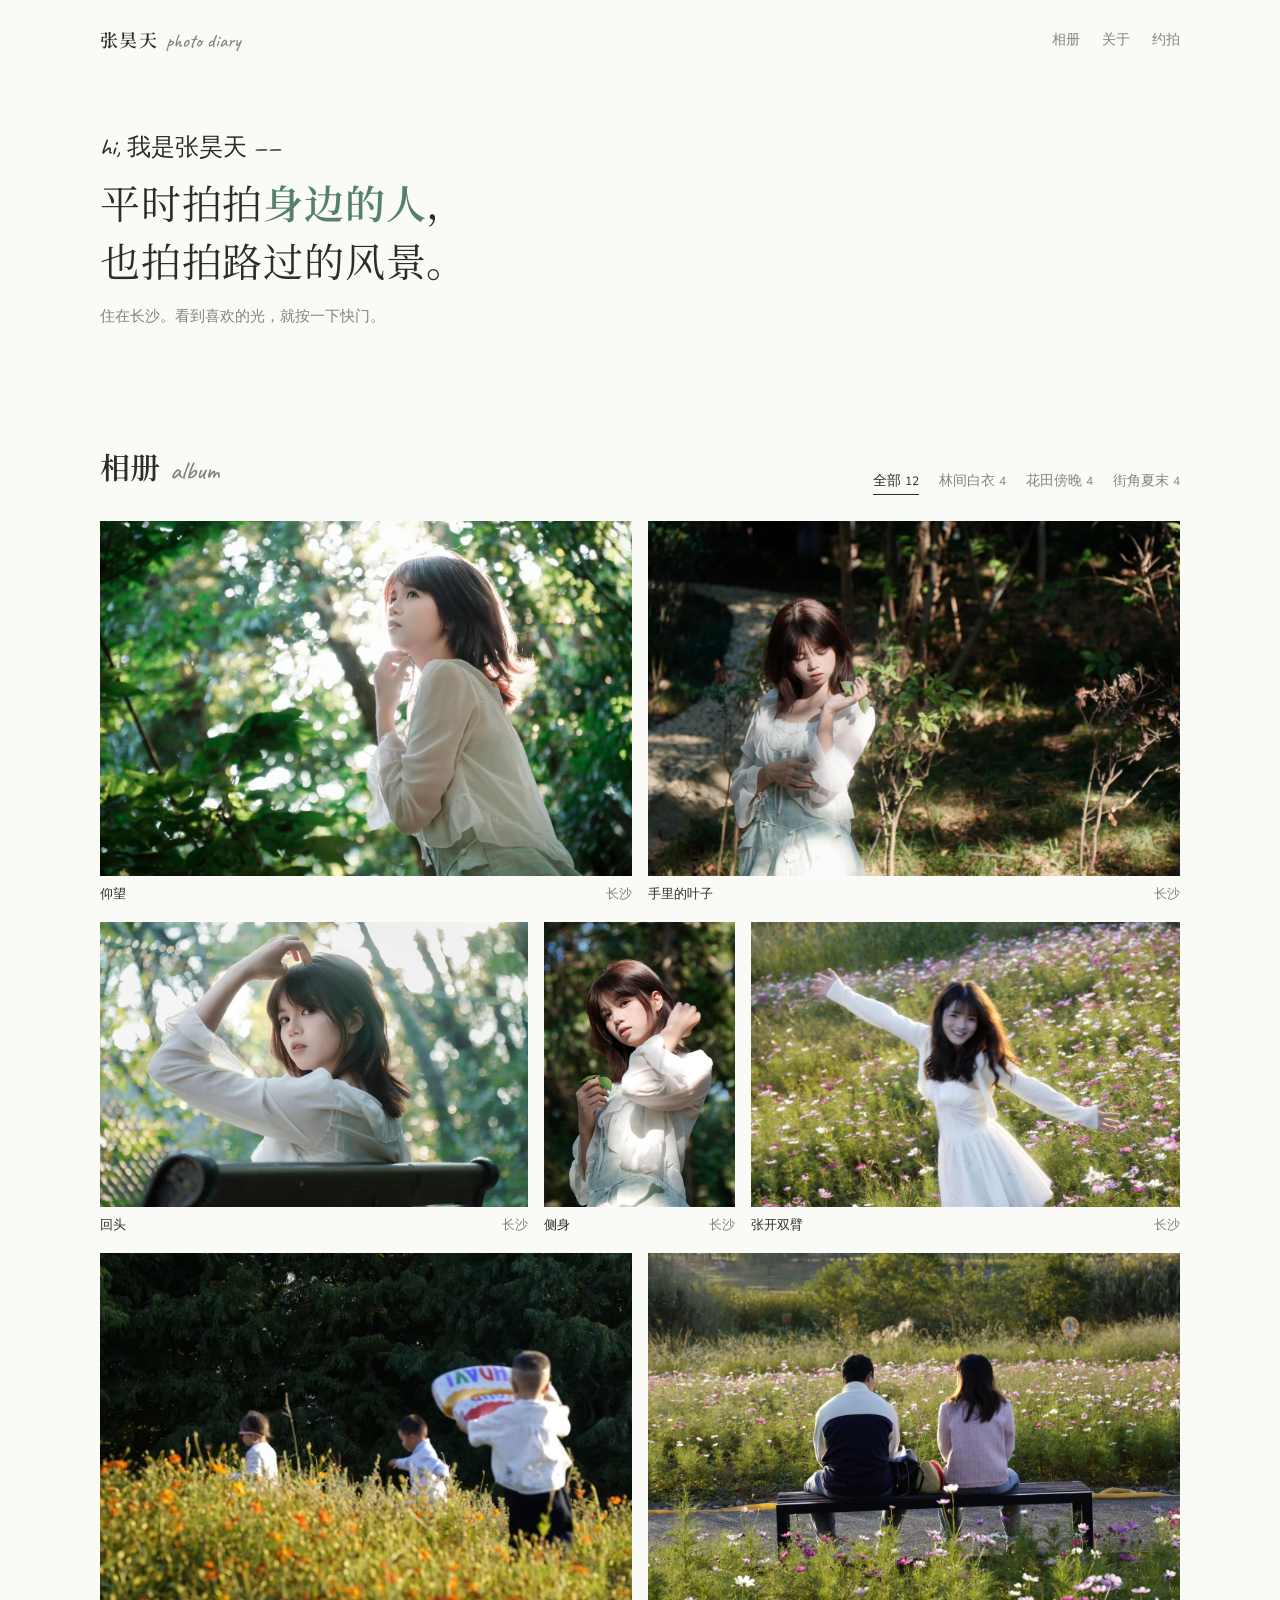
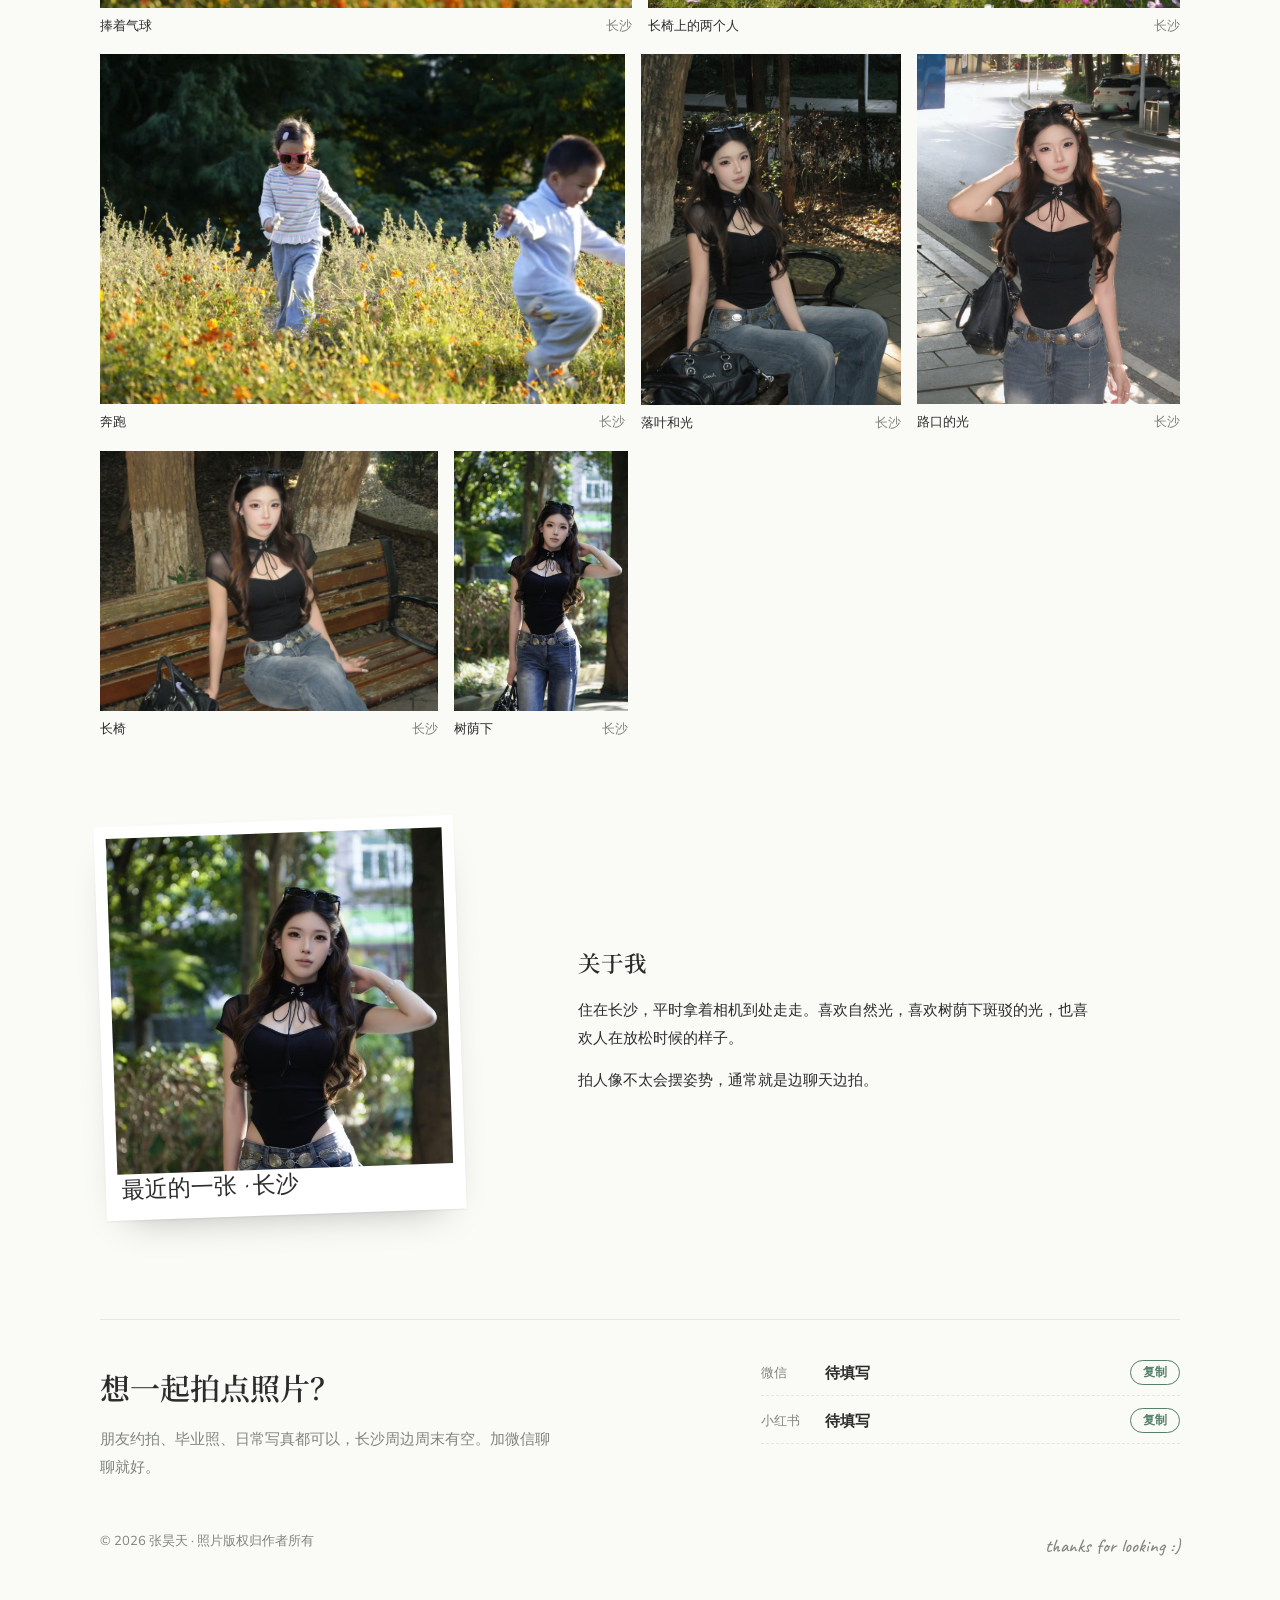
==== commit 2bae6033: "Use the photographer's name on the photo site Co-Authored-By: Claude Opus 5.5 <noreply@anthropic.com" ====
--- a/docs/photography/index.html
+++ b/docs/photography/index.html
@@ -3,7 +3,7 @@
 <head>
 <meta charset="utf-8">
 <meta name="viewport" content="width=device-width, initial-scale=1, viewport-fit=cover">
-<title>阿树的相册</title>
+<title>张昊天的相册</title>
 <meta name="description" content="住在长沙，平时拍拍身边的人，也拍拍路过的风景。">
 <link rel="preconnect" href="https://fonts.googleapis.com">
 <link rel="preconnect" href="https://fonts.gstatic.com" crossorigin>
@@ -14,7 +14,7 @@
 <div class="wrap">
   <header>
     <!-- 名字：改这里和 <title> -->
-    <a class="logo" href="#top" id="top">阿树 <small>photo diary</small></a>
+    <a class="logo" href="#top" id="top">张昊天 <small>photo diary</small></a>
     <nav aria-label="页面导航">
       <a href="#album">相册</a>
       <a href="#about">关于</a>
@@ -23,7 +23,7 @@
   </header>
 
   <section class="intro">
-    <span class="hand">hi, 我是阿树 ——</span>
+    <span class="hand">hi, 我是张昊天 ——</span>
     <h1>平时拍拍<b>身边的人</b>，<br>也拍拍路过的风景。</h1>
     <p>住在长沙。看到喜欢的光，就按一下快门。</p>
   </section>
@@ -44,7 +44,7 @@
   <section class="sec" id="about">
     <div class="about">
       <figure class="polaroid">
-        <img src="photos/001.jpg" alt="阿树拍的照片" loading="lazy">
+        <img src="photos/001.jpg" alt="张昊天拍的照片" loading="lazy">
         <span class="hand">最近的一张 · 长沙</span>
       </figure>
       <div class="about-text">
@@ -67,7 +67,7 @@
     </div>
   </section>
 
-  <footer><span>© <span id="year">2026</span> 阿树 · 照片版权归作者所有</span><span class="hand">thanks for looking :)</span></footer>
+  <footer><span>© <span id="year">2026</span> 张昊天 · 照片版权归作者所有</span><span class="hand">thanks for looking :)</span></footer>
 </div>
 
 <div class="lb" id="lb" hidden role="dialog" aria-modal="true" aria-label="查看照片">
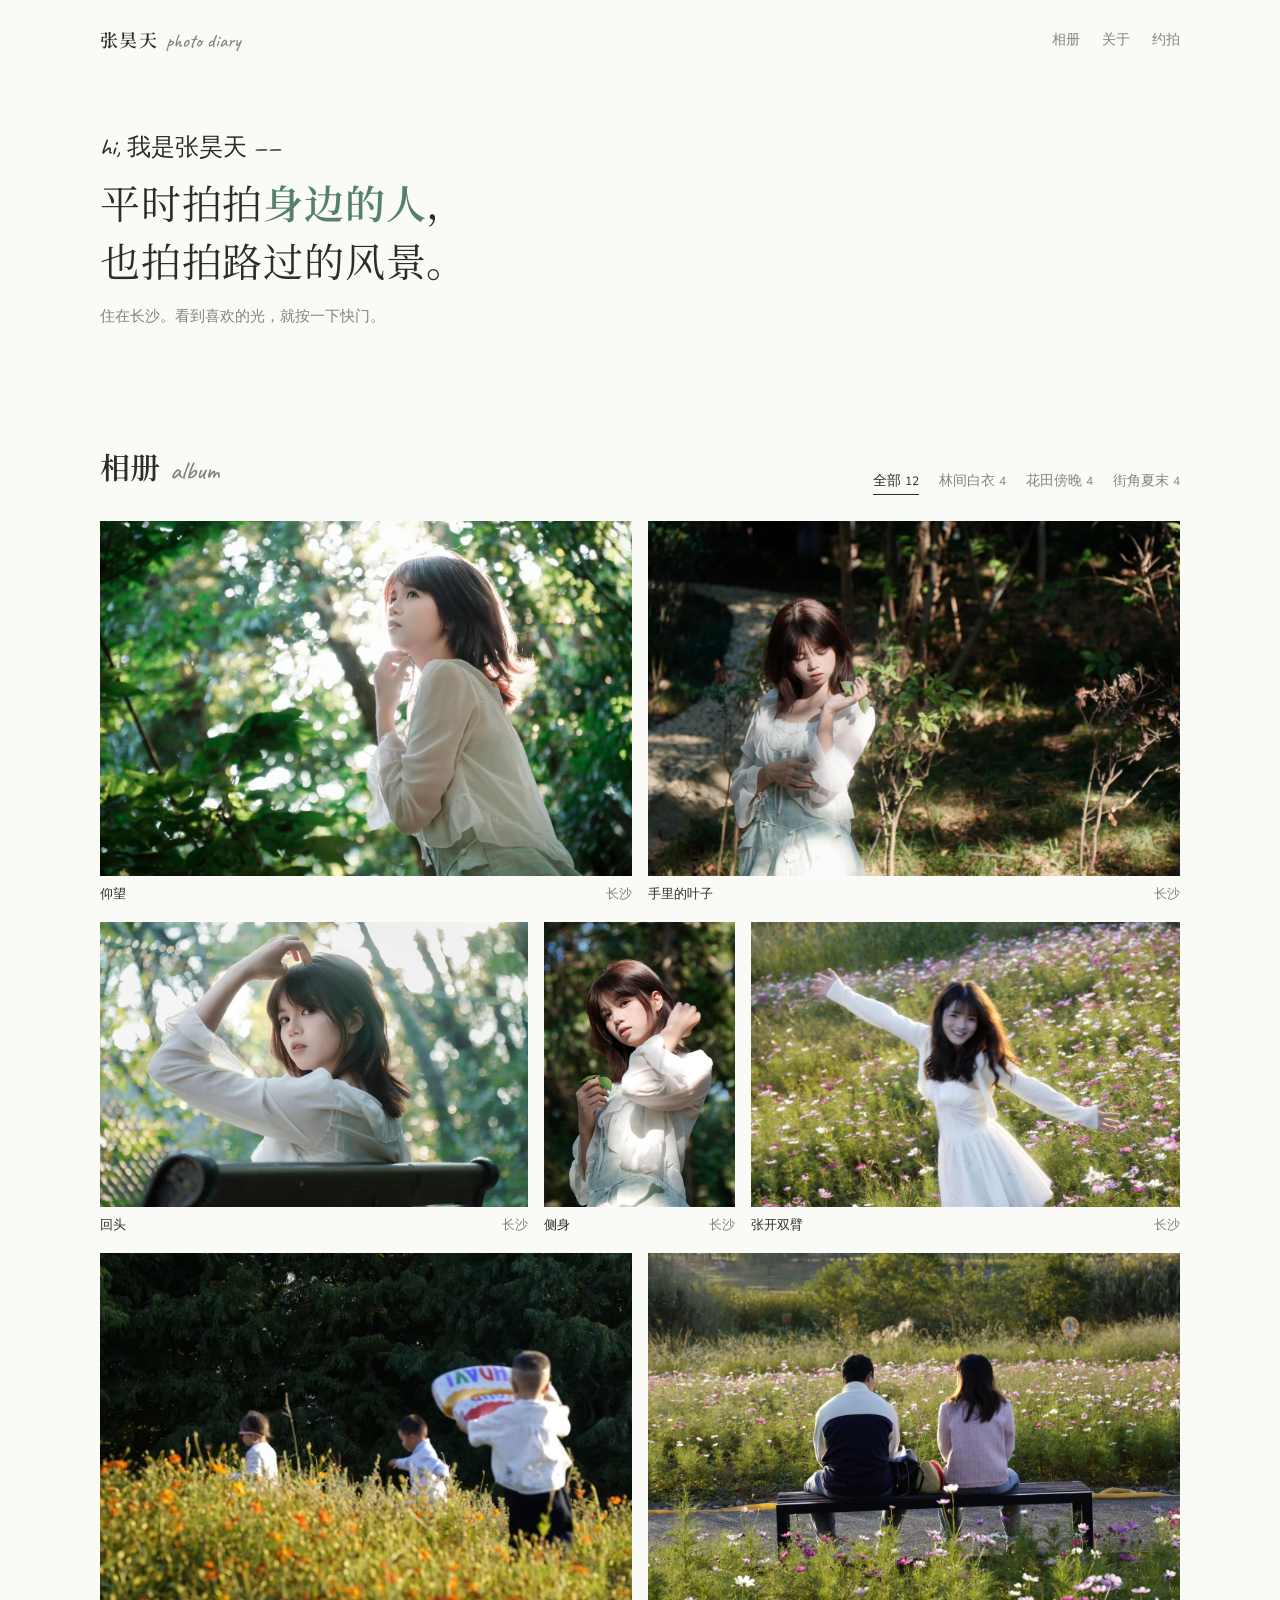
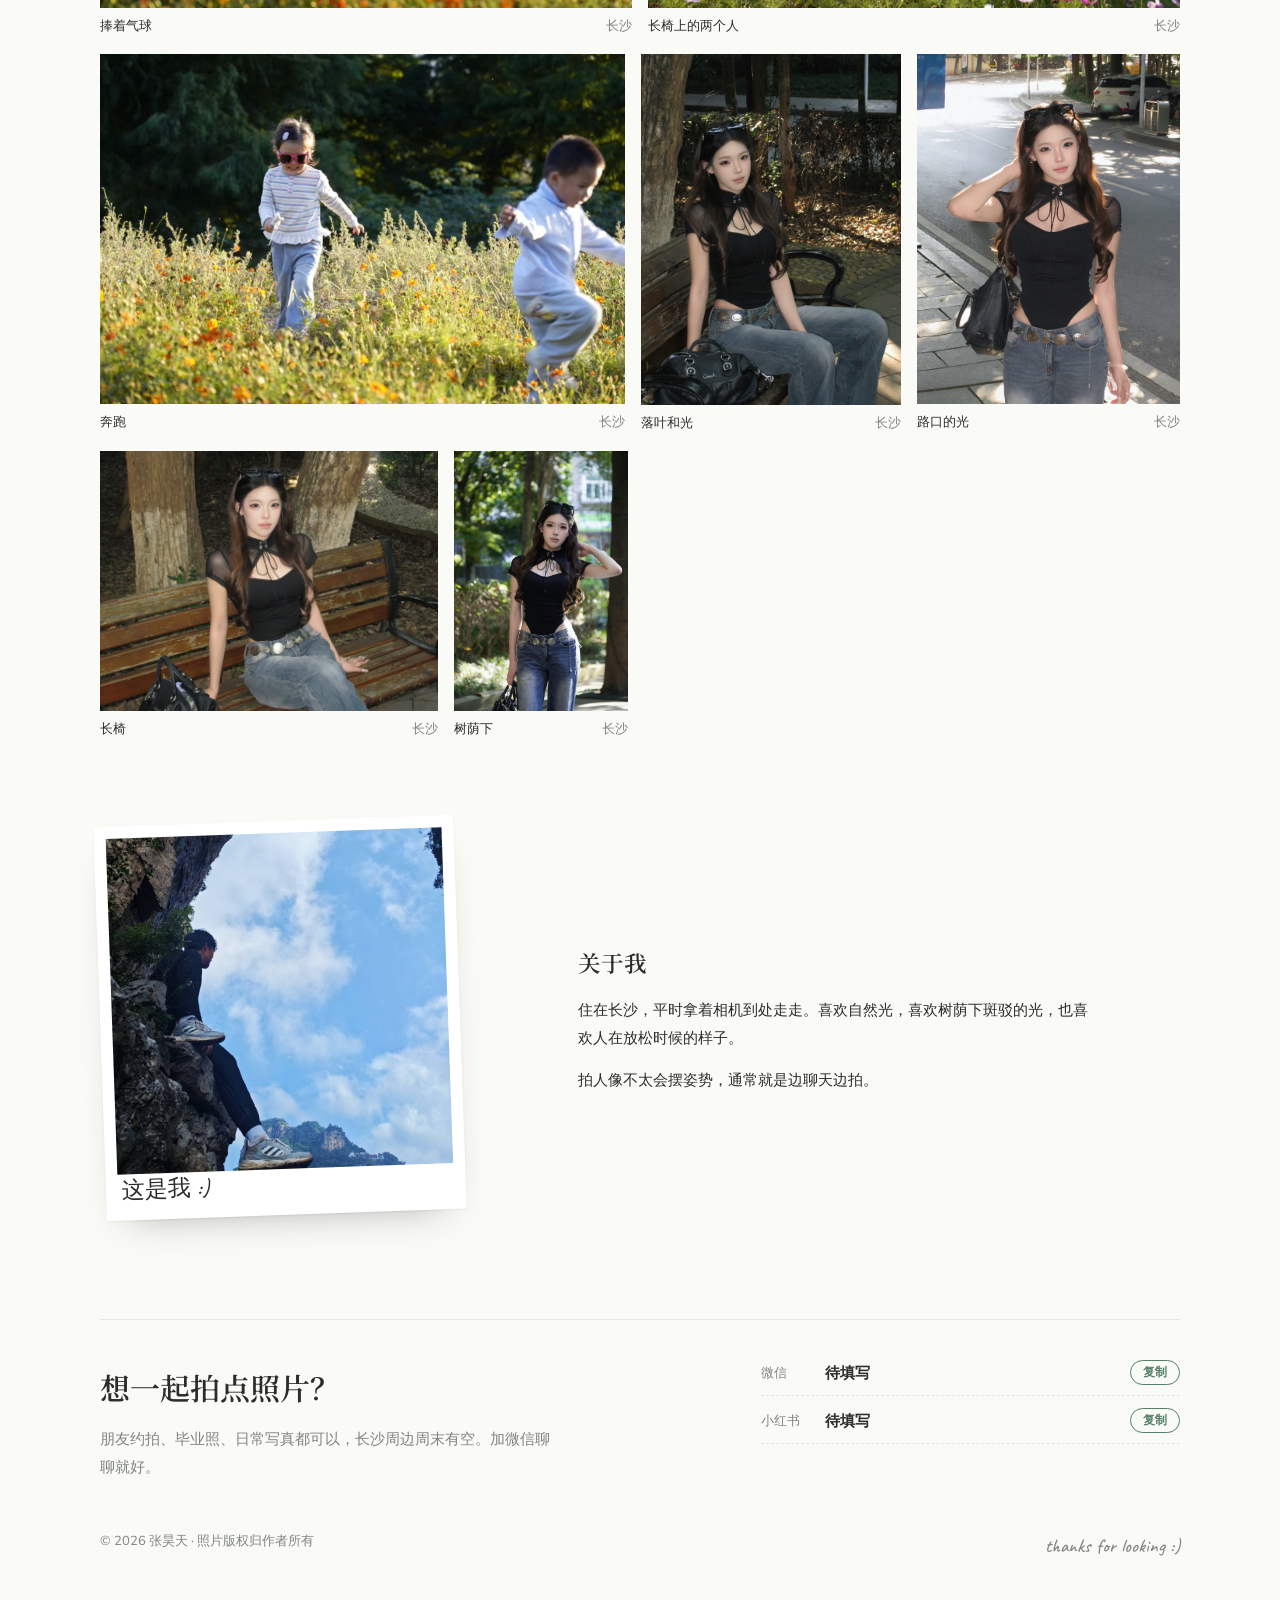
==== commit beb1d07c: "Use the photographer's own photo in the about section Co-Authored-By: Claude Opus 5.5 <noreply@anthr" ====
--- a/docs/photography/index.html
+++ b/docs/photography/index.html
@@ -44,8 +44,8 @@
   <section class="sec" id="about">
     <div class="about">
       <figure class="polaroid">
-        <img src="photos/001.jpg" alt="张昊天拍的照片" loading="lazy">
-        <span class="hand">最近的一张 · 长沙</span>
+        <img src="photos/about.jpg" alt="张昊天坐在山崖边" loading="lazy">
+        <span class="hand">这是我 :)</span>
       </figure>
       <div class="about-text">
         <h2>关于我</h2>
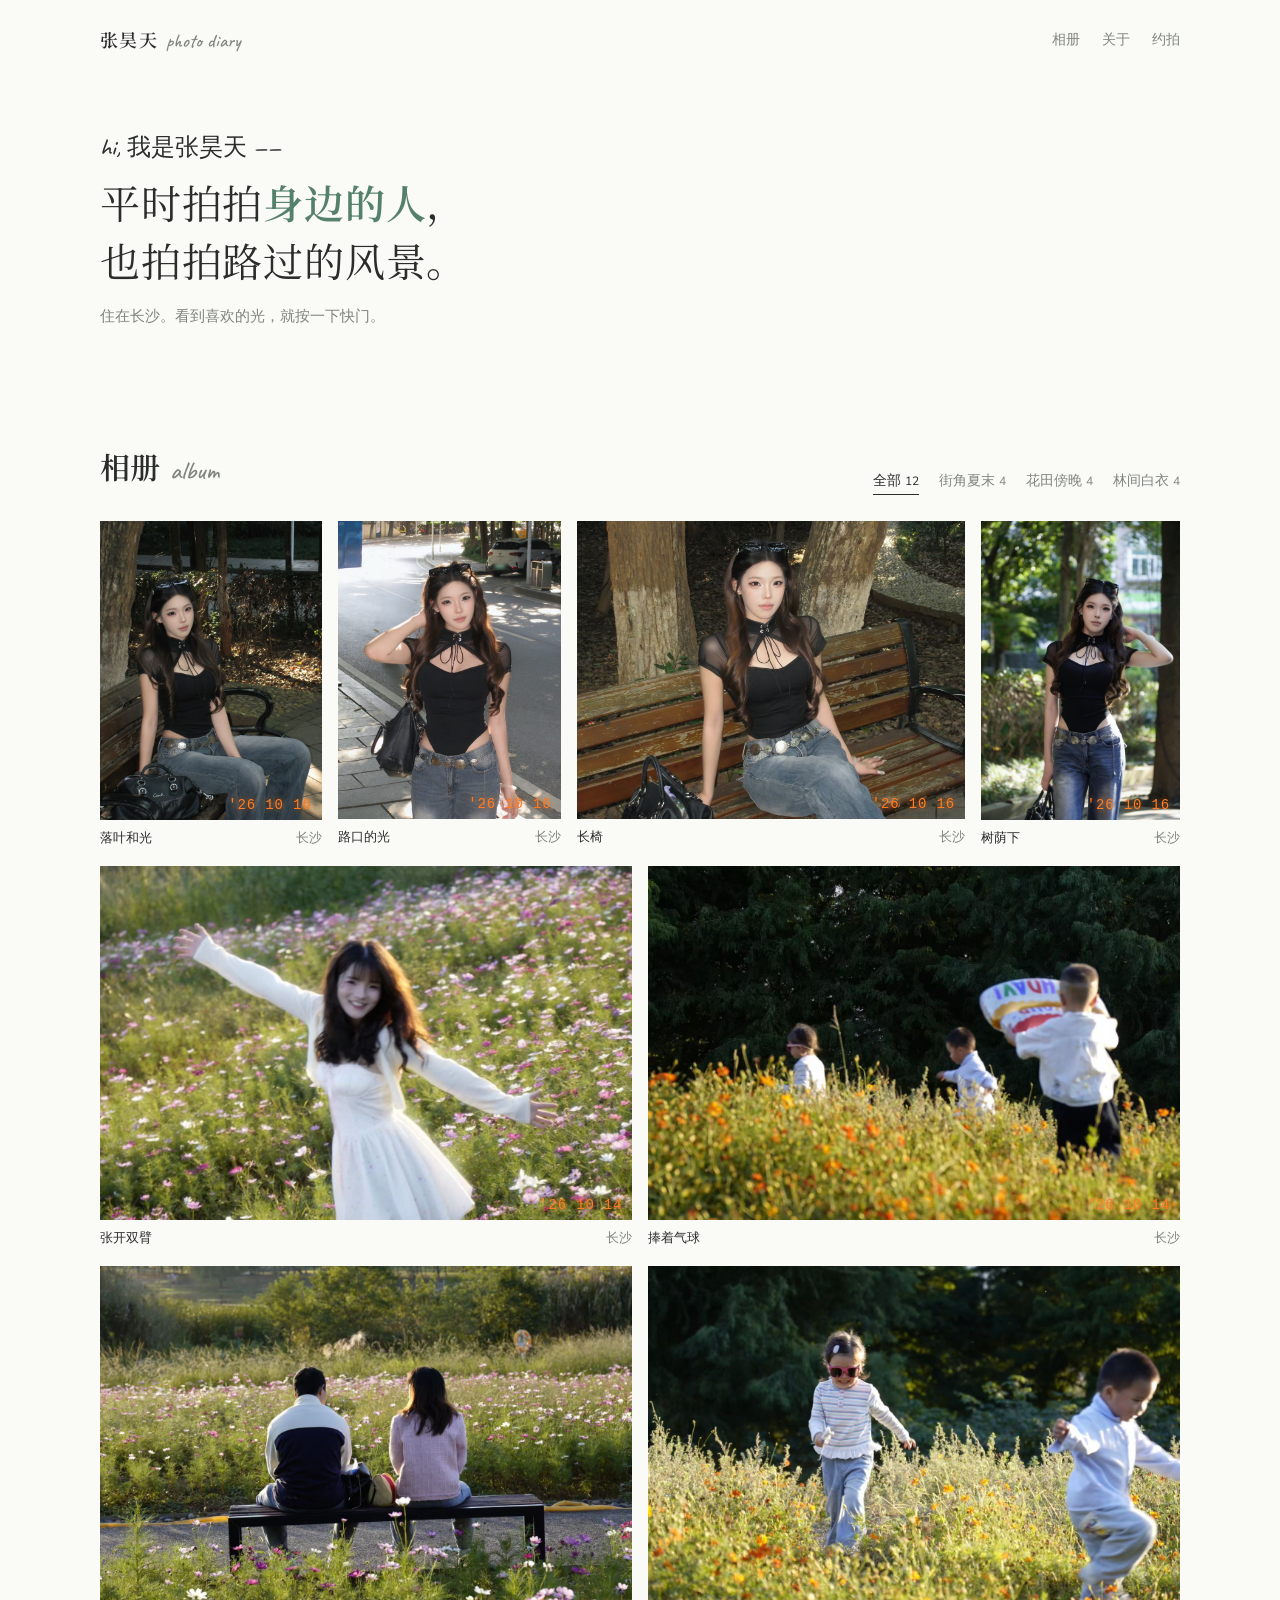
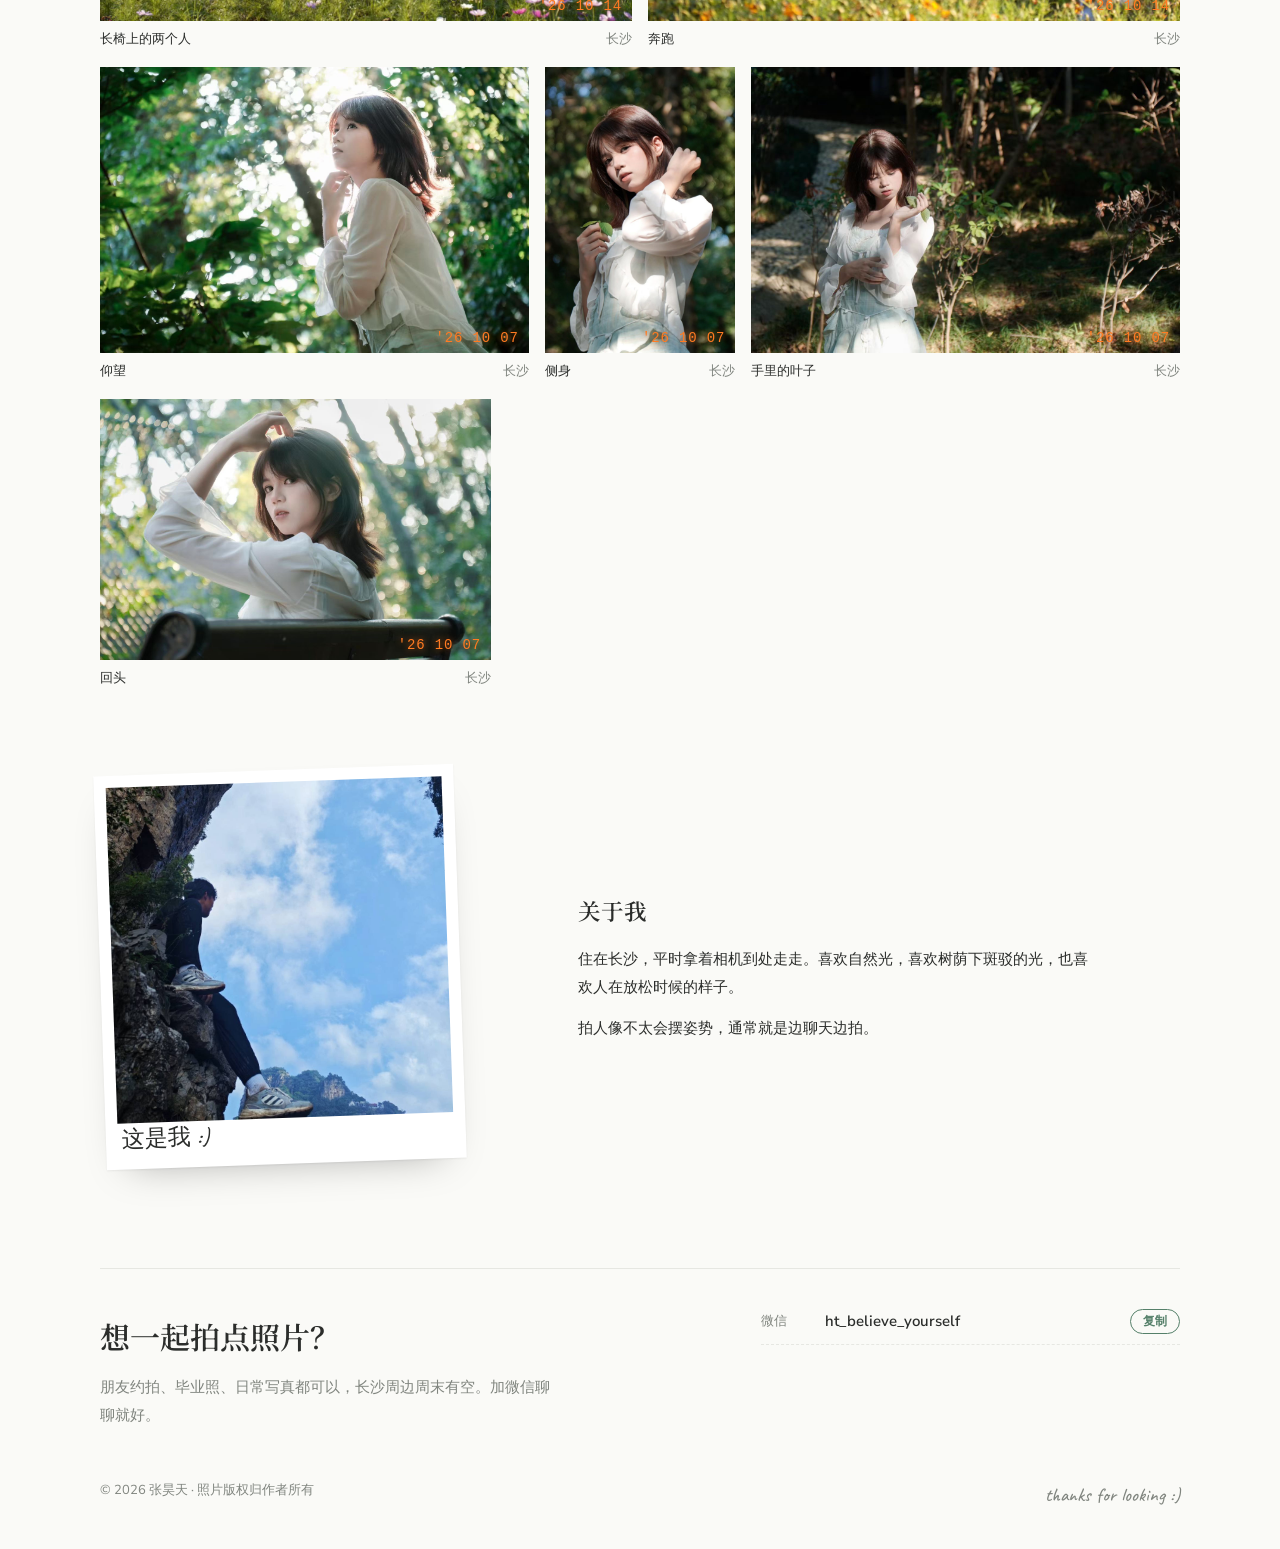
==== commit 748268ec: "Add shoot dates and WeChat contact to the photo site Co-Authored-By: Claude Opus 5.5 <noreply@anthro" ====
--- a/docs/photography/index.html
+++ b/docs/photography/index.html
@@ -60,10 +60,9 @@
       <h2>想一起拍点照片？</h2>
       <p>朋友约拍、毕业照、日常写真都可以，长沙周边周末有空。加微信聊聊就好。</p>
     </div>
-    <!-- 联系方式：把“待填写”换成真实的账号；不想公开的那一行整行删掉 -->
+    <!-- 联系方式：想加小红书或邮箱，照着微信这一行复制一行 -->
     <div class="ids">
-      <div class="id"><span>微信</span><code id="wx">待填写</code><button type="button" data-copy="wx">复制</button></div>
-      <div class="id"><span>小红书</span><code id="xhs">待填写</code><button type="button" data-copy="xhs">复制</button></div>
+      <div class="id"><span>微信</span><code id="wx">ht_believe_yourself</code><button type="button" data-copy="wx">复制</button></div>
     </div>
   </section>
 
